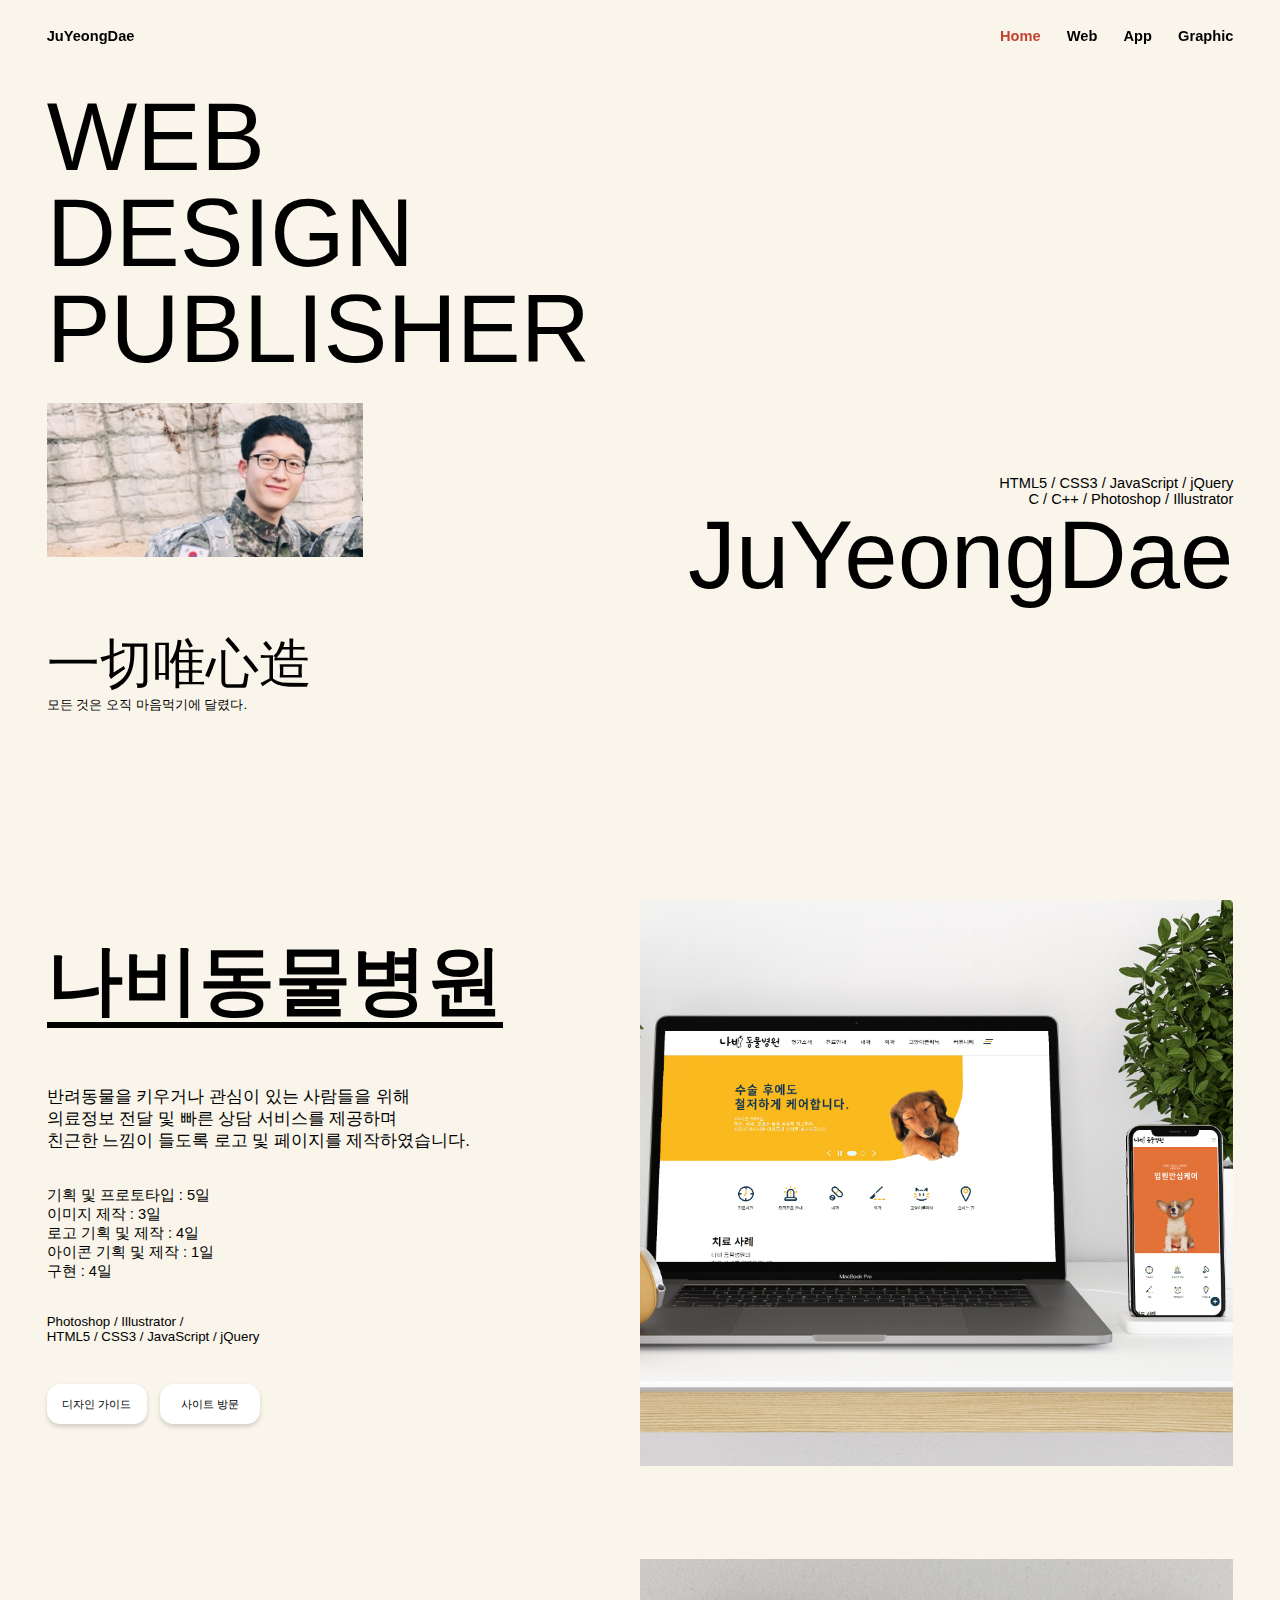
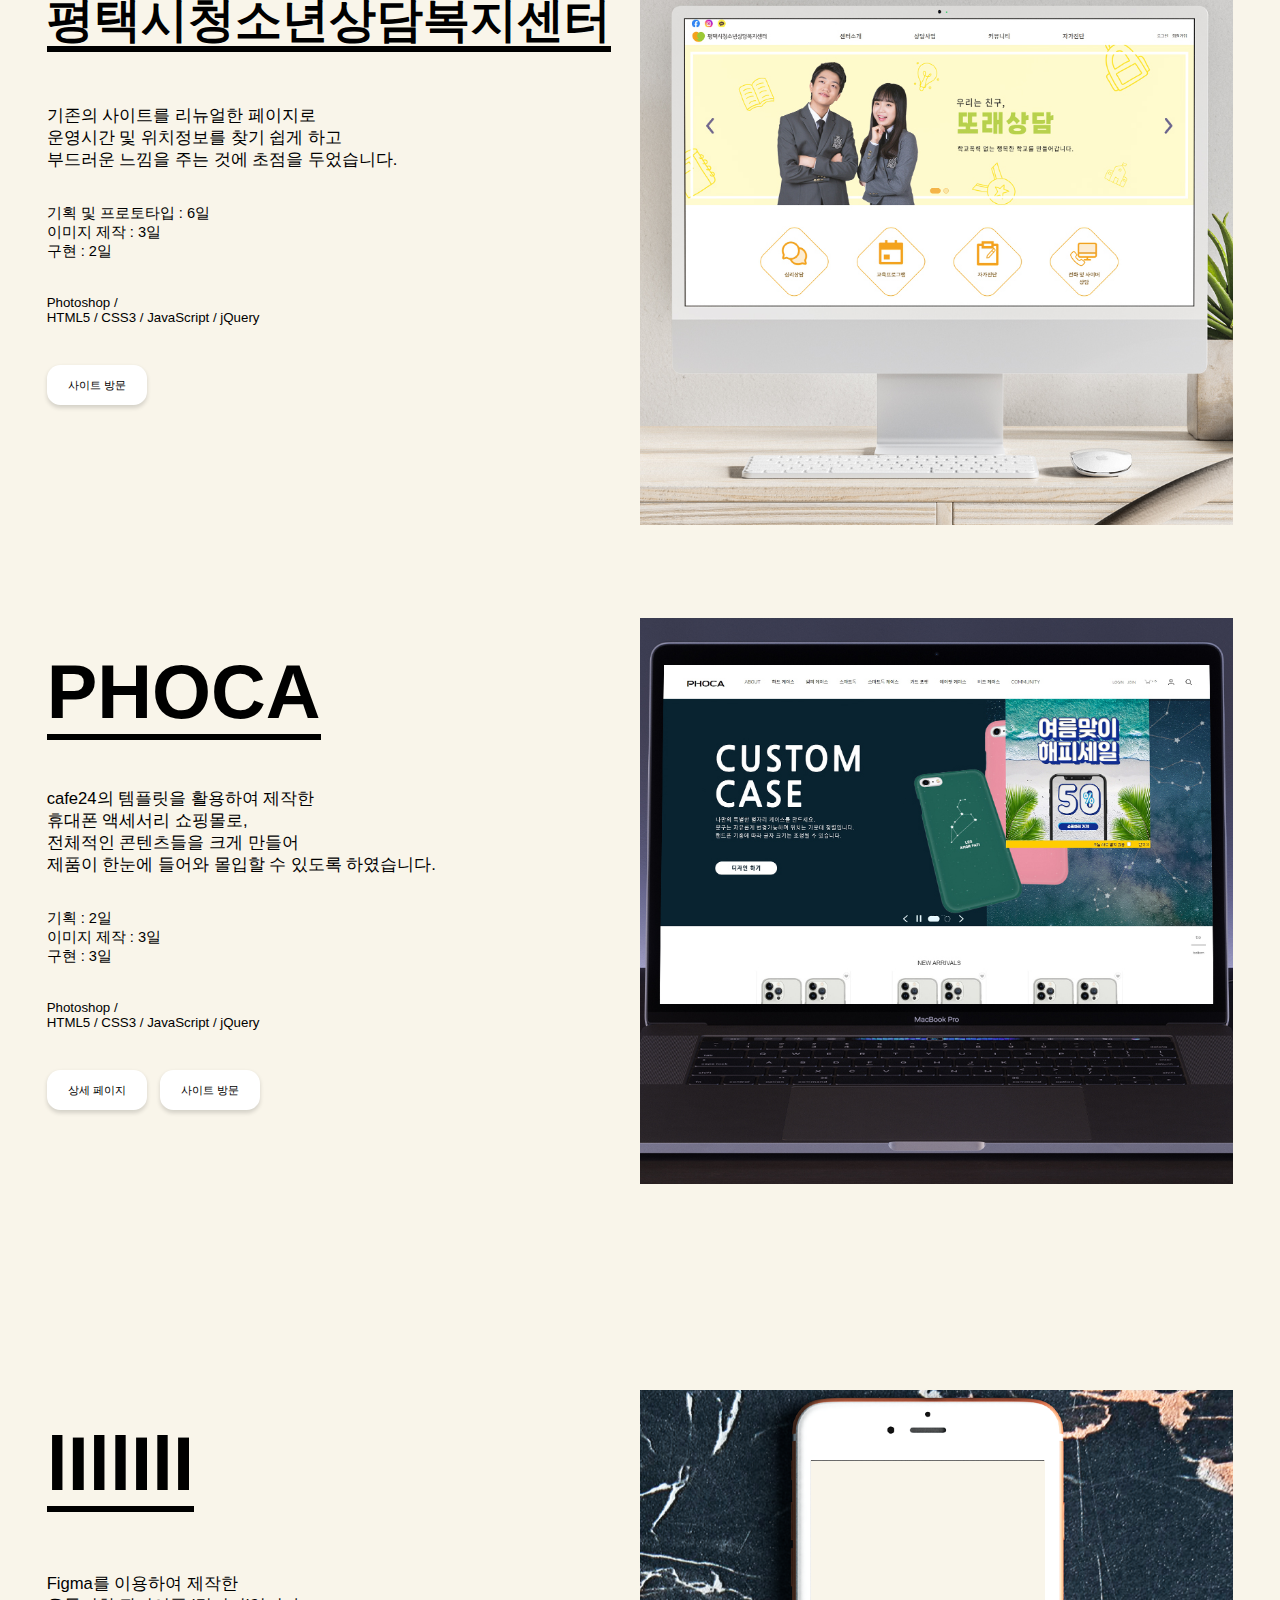
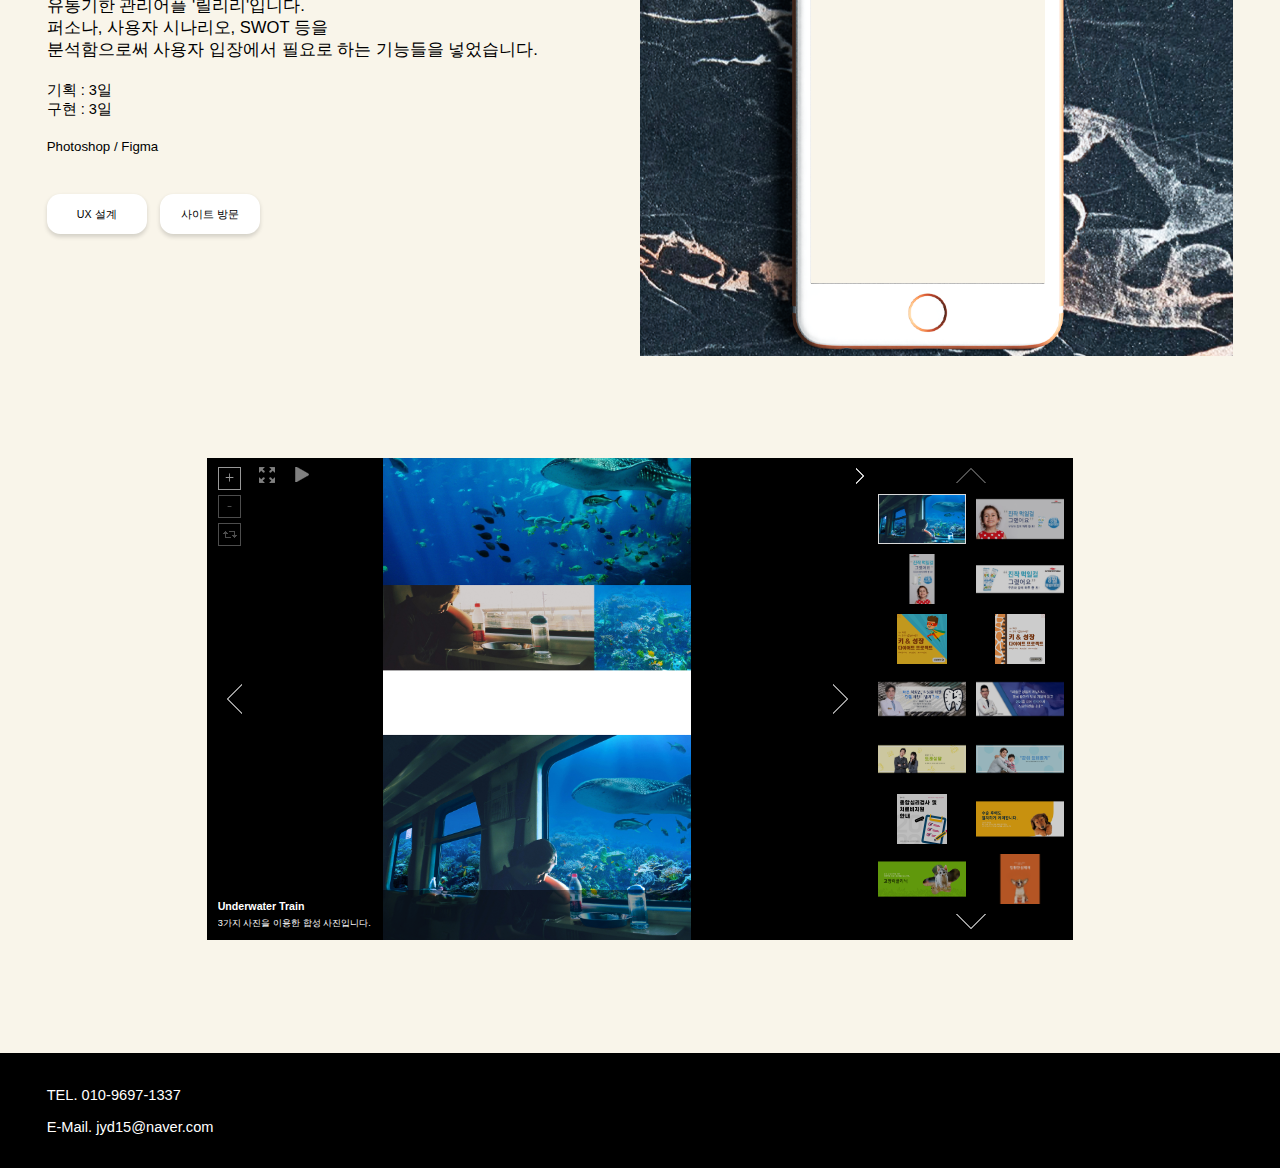
==== index.html @ 84c5d54e "a" ====
<!DOCTYPE html>
<html>
<head>
    <meta charset="UTF-8">
    <meta http-equiv="X-UA-Compatible" content="IE=edge">
    <meta name="viewport" content="width=device-width, initial-scale=1.0">
    <title>Portfolio</title>
    <link rel="shortcut icon" type="image/x-icon" href="image/favicon-32x32.png">

    <link rel="stylesheet" href="css/common.css" type="text/css">
    <link rel="stylesheet" href="css/style.css" type="text/css">
    <script src="javascript/jquery-3.1.1.min.js" type="text/javascript"></script>
    
    <script type='text/javascript' src='javascript/jquery-ui-1.10.3.custom.min.js'></script>

    <script type='text/javascript' src='javascript/jquery-11.0.min.js'></script>	
	<script type='text/javascript' src='javascript/unitegallery.min.js'></script>	

	<link rel='stylesheet' href='css/unite-gallery.css' type='text/css' />
	
	<script type='text/javascript' src='javascript/ug-theme-grid.js'></script>
    
    <script>
        $(document).ready(function() {
            var menu = $(".nav > li");
            var content = $("#content > div");
            menu.click(function(){
                event.preventDefault();
                var tg = $(this);
                var idx = tg.index();
                var section = content.eq(idx);
                var tt = section.offset().top;
                $("html,body").stop().animate({scrollTop:tt});
            });
                
            $(window).scroll(function(){
                var location = $(window).scrollTop();
                content.each(function() {
                    var tg = $(this);
                    var idx = tg.index();
                    if(tg.offset().top <= location){
                        menu.removeClass("active");
                        menu.eq(idx).addClass("active");
                    }
                });
            });
        });
        jQuery(document).ready(function(){
                
            jQuery("#gallery").unitegallery({
                thumb_overlay_color: "rgba(0,0,0,0.2)"
            });
    
        });
        $(function(){
            var duration = 300;
            $('#buttons1 button:nth-child(-n+4)')
            .on('mouseover', function(){
                $(this).find('> span')
                .stop(true).animate({width: '100%'}, duration, 'easeOutQuad');
            })
            .on('mouseout', function(){
                $(this).find('> span')
                .stop(true).animate({width: '0%'}, duration, 'easeOutQuad');
            });
        });
    </script>
</head>
<body>
    <div id="wrap">
        <header>
            <div class="inner">
                <div id="headerIn">
                    <h1><a href="#">JuYeongDae</a></h1>
                    <ul class="nav">
                        <li class="active"><a href="#cont1">Home</a></li>
                        <li><a href="#cont2">Web</a></li>
                        <li><a href="#cont3">App</a></li>
                        <li><a href="#cont4">Graphic</a></li>
                    </ul>
                </div>
            </div>
        </header>
        <div id="content">
            <div id="cont1">
                <div class="inner">
                    <div class="left">
                        <p class="job">
                            WEB DESIGN<br>PUBLISHER</p>
                        <p class="img"><img src="image/me.jpg" alt="주영대"></p>
                        <p class="title">
                            一切唯心造
                        </p>
                        <p class="text">
                            모든 것은 오직 마음먹기에 달렸다.
                        </p>
                    </div>
                    <div class="right">
                        <p class="skill">HTML5 / CSS3 / JavaScript / jQuery<br>C / C++ / Photoshop / Illustrator</p>
                        <p class="name">JuYeongDae</p>
                    </div>
                </div>
            </div>
            <div id="cont2">
                <div class="inner">
                    <div class="left">
                        <p class="pad"><span class="title">나비동물병원</span></p>
                        <p class="text">
                            반려동물을 키우거나 관심이 있는 사람들을 위해<br>
                            의료정보 전달 및 빠른 상담 서비스를 제공하며<br>
                            친근한 느낌이 들도록 로고 및 페이지를 제작하였습니다.<br>
                        </p>
                        <p class="term">
                            기획 및 프로토타입 : 5일<br>
                            이미지 제작 : 3일<br>
                            로고 기획 및 제작 : 4일<br>
                            아이콘 기획 및 제작 : 1일<br>
                            구현 : 4일<br>
                        </p>
                        <p class="tools">
                            Photoshop / Illustrator /<br> HTML5 / CSS3 / JavaScript / jQuery
                        </p>
                        <div id="buttons1">
                            <a href="#"><button>디자인 가이드<span class="bg"><span>디자인 가이드</span></span></button></a>
                            <a href="02_web/02_navi/index.html" target="_blank"><button>사이트 방문<span class="bg"><span>사이트 방문</span></span></button></a>
                        </div>
                    </div>
                    <div class="right">
                        <p class="img"><img src="image/edit_navi.jpg" alt="나비동물병원" title="나비동물병원"></p>
                    </div>
                </div>
                <div class="inner">
                    <div class="left">
                        <p class="pad"><span class="ptitle">평택시청소년상담복지센터</span></p>
                        <p class="text">
                            기존의 사이트를 리뉴얼한 페이지로<br>
                            운영시간 및 위치정보를 찾기 쉽게 하고<br>
                            부드러운 느낌을 주는 것에 초점을 두었습니다.<br>
                        </p>
                        <p class="term">
                            기획 및 프로토타입 : 6일<br>
                            이미지 제작 : 3일<br>
                            구현 : 2일<br>
                        </p>
                        <p class="tools">
                            Photoshop /<br> HTML5 / CSS3 / JavaScript / jQuery
                        </p>
                        <div id="buttons1">
                            <a href="02_web/01_pyeong/index.html" target="_blank"><button>사이트 방문<span class="bg"><span>사이트 방문</span></span></button></a>
                        </div>
                    </div>
                    <div class="right">
                        <p class="img"><img src="image/edit_Pyeong.jpg" alt="평택시청소년상담복지센터" title="평택시청소년상담복지센터"></p>
                    </div>
                </div>
                <div class="inner">
                    <div class="left">
                        <p class="pad"><span class="phtitle">PHOCA</span></p>
                        <p class="text">
                            cafe24의 템플릿을 활용하여 제작한<br>
                            휴대폰 액세서리 쇼핑몰로,<br>
                            전체적인 콘텐츠들을 크게 만들어<br>
                            제품이 한눈에 들어와 몰입할 수 있도록 하였습니다.<br>
                        </p>
                        <p class="term">
                            기획 : 2일<br>
                            이미지 제작 : 3일<br>
                            구현 : 3일<br>
                        </p>
                        <p class="tools">
                            Photoshop /<br> HTML5 / CSS3 / JavaScript / jQuery
                        </p>
                        <div id="buttons1">
                            <a href="#"><button>상세 페이지<span class="bg"><span>상세 페이지</span></span></button></a>
                            <a href="http://jyd15.cafe24.com/" target="_blank"><button>사이트 방문<span class="bg"><span>사이트 방문</span></span></button></a>
                        </div>
                    </div>
                    <div class="right">
                        <p class="img"><img src="image/edit_phoca.jpg" alt="PHOCA" title="PHOCA"></p>
                    </div>
                </div>
            </div>
            <div id="cont3">
                <div class="inner">
                    <div class="left">
                        <p class="pad"><span class="title">lIllIlI</span></p>
                        <p class="text">
                            Figma를 이용하여 제작한<br>
                            유통기한 관리어플 '릴리리'입니다.<br>
                            퍼소나, 사용자 시나리오, SWOT 등을<br>
                            분석함으로써 사용자 입장에서 필요로 하는 기능들을 넣었습니다.<br>
                        </p>
                        <p class="term">
                            기획 : 3일<br>
                            구현 : 3일<br>
                        </p>
                        <p class="tools">
                            Photoshop / Figma
                        </p>
                        <div id="buttons1">
                            <a href="#"><button>UX 설계<span class="bg"><span>UX 설계</span></span></button></a>
                            <a href="#"><button>사이트 방문<span class="bg"><span>사이트 방문</span></span></button></a>
                        </div>
                    </div>
                    <div class="right">
                        <p class="img"><img src="image/phone.png" alt="릴리리" title="릴리리"></p>
                        <video autoplay="true" muted loop="true" src="image/lillili-1.mp4"></video>
                    </div>
                </div>
            </div>
            <div id="cont4">
                <div class="inner">
                    <div id="gallery" style="display:none;">
                        <img alt="Underwater Train"
                            src="01_graphic/thumbs/underwater_train_big.jpg"
                            data-image="01_graphic/img/underwater_train.jpg"
                            data-description="3가지 사진을 이용한 합성 사진입니다.">
                        
                        <img alt="배너1 1080X490"
                            src="01_graphic/thumbs/banner1.jpg"
                            data-image="01_graphic/img/banner1.jpg"
                            data-description="규격 배리에이션에 따른 웹 배너 제작">
                             
                        <img alt="배너2 300X600"
                            src="01_graphic/thumbs/banner2.jpg"
                            data-image="01_graphic/img/banner2.jpg"
                            data-description="규격 배리에이션에 따른 웹 배너 제작">
                            
                        <img alt="배너3 320X100"
                            src="01_graphic/thumbs/banner3.jpg"
                            data-image="01_graphic/img/banner3.jpg"
                            data-description="규격 배리에이션에 따른 웹 배너 제작">
                        
                        <img alt="팝업 광고 1"
                            src="01_graphic/thumbs/popup1.jpg"
                            data-image="01_graphic/img/popup1.jpg"
                            data-description="팝업 광고 제작">
                             
                        <img alt="팝업 광고 2"
                            src="01_graphic/thumbs/popup2.jpg"
                            data-image="01_graphic/img/popup2.jpg"
                            data-description="팝업 광고 제작">

                        <img alt="유앤아이치과병원 메인 배너 1"
                            src="01_graphic/thumbs/mainbanner_1.jpg"
                            data-image="01_graphic/img/mainbanner_1.jpg"
                            data-description="웹사이트 메인 배너 제작">
                                
                        <img alt="유앤아이치과병원 메인 배너 2"
                            src="01_graphic/thumbs/mainbanner_2.jpg"
                            data-image="01_graphic/img/mainbanner_2.jpg"
                            data-description="웹사이트 메인 배너 제작">
                
                        <img alt="평택시청소년상담복지센터 메인 슬라이드 1"
                            src="01_graphic/thumbs/main1.jpg"
                            data-image="01_graphic/img/main1.jpg"
                            data-description="첫 번째 홈페이지 메인 슬라이드 제작">
                
                        <img alt="평택시청소년상담복지센터 메인 슬라이드 2"
                            src="01_graphic/thumbs/main2.jpg"
                            data-image="01_graphic/img/main2.jpg"
                            data-description="첫 번째 홈페이지 메인 슬라이드 제작">

                        <img alt="평택시청소년상담복지센터 팝업"
                            src="01_graphic/thumbs/pop.jpg"
                            data-image="01_graphic/img/pop.jpg"
                            data-description="첫 번째 홈페이지 팝업 제작">
                             
                        <img alt="나비동물병원 PC화면 메인 슬라이드 1"
                            src="01_graphic/thumbs/PCMS1.jpg"
                            data-image="01_graphic/img/PCMS1.jpg"
                            data-description="두 번째 홈페이지 PC화면 메인 슬라이드 제작">
                        
                        <img alt="나비동물병원 PC화면 메인 슬라이드 2"
                            src="01_graphic/thumbs/PCMS2.jpg"
                            data-image="01_graphic/img/PCMS2.jpg"
                            data-description="두 번째 홈페이지 PC화면 메인 슬라이드 제작">
                             
                        <img alt="나비동물병원 모바일화면 메인슬라이드1"
                            src="01_graphic/thumbs/MBMS1.jpg"
                            data-image="01_graphic/img/MBMS1.jpg"
                            data-description="두 번째 홈페이지 모바일화면 메인 슬라이드 제작">
                
                        <img alt="나비동물병원 모바일화면 메인슬라이드2"
                            src="01_graphic/thumbs/MBMS2.jpg"
                            data-image="01_graphic/img/MBMS2.jpg"
                            data-description="두 번째 홈페이지 모바일화면 메인 슬라이드 제작">
                                
                        <img alt="나비동물병원 로고"
                            src="01_graphic/thumbs/logo.jpg"
                            data-image="01_graphic/img/logo.jpg"
                            data-description="두 번째 홈페이지 로고 자체 제작">
                             
                        <img alt="나비동물병원 아이콘"
                            src="01_graphic/thumbs/icon.jpg"
                            data-image="01_graphic/img/icon.jpg"
                            data-description="두 번째 홈페이지 아이콘 자체 제작">

                        <img alt="나비동물병원 카드뉴스"
                            src="01_graphic/thumbs/card_news.jpg"
                            data-image="01_graphic/img/card_news.jpg"
                            data-description="두 번째 홈페이지 관련 카드뉴스 제작">
                             
                        <img alt="PHOCA 메인 슬라이드1"
                            src="01_graphic/thumbs/slide1.jpg"
                            data-image="01_graphic/thumbs/slide1.jpg"
                            data-description="세 번째 홈페이지 메인 슬라이드 제작">
                             
                        <img alt="PHOCA 메인 슬라이드2"
                            src="01_graphic/thumbs/slide2.jpg"
                            data-image="01_graphic/thumbs/slide2.jpg"
                            data-description="세 번째 홈페이지 메인 슬라이드 제작">
                        
                        <img alt="PHOCA 팝업"
                            src="01_graphic/thumbs/pop_up.jpg"
                            data-image="01_graphic/img/pop_up.jpg"
                            data-description="세 번째 홈페이지 팝업 제작">
                    </div>
                </div>
            </div>
            <footer>
                <p>TEL. 010-9697-1337</p>
                <br>
                <p>E-Mail. jyd15@naver.com</p>
            </footer>
        </div>
    </div>
</body>
</html>
---- css/common.css ----
@charset "utf-8";

/*googleips 웹폰트 css 파일 불러오기*/
/* @import url('https://fonts.googleapis.com/css2?family=Noto+Sans+KR:wght@300;400;500;700;900&display=swap'); */

/* 저장된 글꼴 파일 선언*/
@font-face {
      font-family: 'Noto Sans KR', sans-serif;
      font-weight: 700;
      src : url(../font/NotoSansKR-Bold.woff);
}
@font-face {
      font-family: 'Noto Sans KR', sans-serif;
      font-weight: 500;
      src : url(../font/NotoSansKR-Medium.woff);
}
@font-face {
      font-family: 'Noto Sans KR', sans-serif;
      font-weight: 400;
      src : url(../font/NotoSansKR-Regular.woff);
}
@font-face {
      font-family: 'Noto Sans KR', sans-serif;
      font-weight: 300;
      src : url(../font/NotoSansKR-Light.woff);
}

* {
      margin:0; padding:0;
      box-sizing: border-box;
}
html{
      font-size: 1.04vw;
}
body{
      font-size: 1.04vw;
      color:#000;
      font-family: 'Noto Sans KR', sans-serif;
      font-weight: 400;
}
section{
      margin-bottom: 100px;
}
ul, ol, li{
      list-style-type:none;
}
img, fieldset{
      border:none;
      vertical-align: middle;
}
/* vertical-align은 table에만 쓸 수 있지만 예외적으로 img, fieldset에도 사용 가능 */
hr {
      clear:both;
      border:none;
}
/* 수평선으로 그냥 clear:both를 위한 용도 일종의 :after같은 것 */
a {
      outline: 0;
      color:inherit;
      text-decoration:none;
}
table{
      border-collapse:collapse;
}
input, textarea {
      color:inherit;font-size:inherit;
      font-family:inherit;
      vertical-align: middle;
}
       /* 우리가 잡은 색과 글꼴 사이즈가 안나오고 자기마음대로 나올 때가 있기 때문에 inherit로 부모 따라가게 */
       /* outline:0을 넣기도 한다. 설명 못들음 */
button{
      outline:0;
}
---- css/style.css ----
@charset "utf-8";

.inner{width:100vw; margin:0 auto; padding: 0 3.64583vw; overflow:hidden;}
#wrap{font-size: 1.1rem;}
.left, .right{width: 50%;}

#content > div{
    width:100%;
    left:0;
    overflow:hidden;
    padding-bottom: 8.8541666vw;
}
#cont1{background:#F9F5EA;}
#cont2{background:#F9F5EA;}
#cont3{background:#F9F5EA;}
#cont4{background:#F9F5EA;}


/******************/
/***** header *****/
/******************/
header{
    width:100%;
    background:transparent;
    position:fixed;
    z-index:100;
}
#headerIn{
    display: flex; flex-direction: row; flex-wrap: nowrap; justify-content: space-between;
    width:100%;
    position:relative;
    z-index: 99999;
}
#headerIn h1{
    padding-top: 2.1875vw;
    font-size: 1.1rem;
}
#headerIn h1 a{
    mix-blend-mode: overlay;
}
.nav{
    display: flex; flex-direction: row; flex-wrap: nowrap; justify-content: space-between;
    width: 18.229166vw;
    padding-top: 2.1875vw;
    font-weight: 700;
}
.nav li{
    text-align:center;
}
.nav li:hover a{color:#c24332;}
.nav li.active a{color:#c24332;}


/****************/
/***** Home *****/
/****************/
#cont1 .inner{
    display: flex; flex-direction: row; flex-wrap: wrap; justify-content: space-between;
    width: 100%;
    padding-bottom: 1.041667vw;
}
#cont1 .job{
    padding-top: 15%;
    font-size: 7.2rem;
    font-weight: 500;
    line-height: 7.2rem;
}
#cont1 .img{
    width: 24.6875vw;
    padding-top: 2.083vw;
}
#cont1 img{
    width: 100%;
}
#cont1 .title{
    padding-top: 6.25vw;
    font-size: 4rem;
    line-height: 4rem;
}
#cont1 .text{
    padding-top: 0.52083vw;
    font-size: 1rem;
    font-weight: 300;
}
#cont1 .skill{
    padding-top: 80%;
    text-align: right;
}
#cont1 .name{
    height: 7.2rem;
    line-height: 7.2rem;
    font-size: 7.2rem;
    text-align: right;
}


/****************/
/***** 나비 *****/
/****************/
#cont2 .inner{
    display: flex; flex-direction: row; flex-wrap: wrap; justify-content: space-between;
    width: 100%;
    margin-bottom: 2.604166vw;
}
#cont2 .img{
    padding-top: 10%;
}
#cont2 img{
    width: 100%;
}
#cont2 .pad{
    padding-top: 15%;
}
#cont2 .title{
    font-size: 5.7rem;
    font-weight: 700;
    border-bottom: 0.52083vw solid #000;
}
#cont2 .text{
    padding-top: 4.16667vw;
    font-size: 1.25rem;
    font-weight: 500;
}
#cont2 .term{
    padding-top: 2.604166vw;
    font-weight: 300;
}
#cont2 .tools{
    padding-top: 2.604166vw;
    font-size: 1rem;
    font-weight: 300;
}

/* 버튼 */
#buttons1{
    display: flex; flex-direction: row; flex-wrap: wrap; justify-content: flex-start;
    width: 100%;
    padding-top: 3.125vw;
    padding-bottom: 8px;
}

#buttons1 button {
    width: 7.8125vw;
    height: 3.125vw;
    margin-right: 1.04166vw;
    padding: 0;
    font-size: 0.8rem;
    line-height: 3.125vw;
    color: black;
    background-color: #fff;
    box-shadow: 0 0.20833vw 0.3645833vw rgb(0 0 0 / 15%);
    border: none;
    border-radius: 1.04166vw;
    cursor: pointer;
}

#buttons1 button {
    position: relative;
}

#buttons1 button .bg {
    position: absolute;
    top: 0;
    left: 0;
    width: 0;
    height: 100%;
    overflow: hidden;
}

#buttons1 button span span {
    display: block;
    width: 7.8125vw;
    height: 3.125vw;
    line-height: 3.125vw;
    color: #fff;
    background: linear-gradient(to bottom, rgba(196,75,59,1) 0%,rgba(194,67,50,1) 100%);
    border-radius: 1.04166vw;
}


/****************/
/***** 평택 *****/
/****************/
#cont2 .ptitle{
    font-size: 3.5rem;
    font-weight: 700;
    border-bottom: 0.52083vw solid #000;
}


/*****************/
/***** PHOCA *****/
/*****************/
#cont2 .phtitle{
    font-size: 5.7rem;
    font-weight: 700;
    border-bottom: 0.52083vw solid #000;
}


/******************/
/***** 릴리리 *****/
/*****************/
#cont3 .inner{
    display: flex; flex-direction: row; flex-wrap: wrap; justify-content: space-between;
    width: 100%;
    overflow: unset;
}
#cont3 .right{
    position: relative;
}
#cont3 .img{
    position: absolute;
    padding-top: 10%;
    width: 100%;
}
#cont3 img{
    width: 100%;
}
#cont3 video{
    width: 17.96875vw;
    margin-left: 13.28125vw;
    padding-top: 10.0520833vw;
}
#cont3 .pad{
    padding-top: 15%;
}
#cont3 .title{
    font-size: 5.7rem;
    font-weight: 700;
    border-bottom: 0.52083vw solid #000;
}
#cont3 .text{
    padding-top: 5.20833vw;
    font-size: 1.25rem;
    font-weight: 500;
}
#cont3 .term{
    padding-top: 1.5625vw;
    font-weight: 300;
}
#cont3 .tools{
    padding-top: 1.5625vw;
    font-size: 1rem;
    font-weight: 300;
}


/*******************/
/***** Graphic *****/
/*******************/
#cont4 .inner{
    padding-top: 8%;
}
#gallery{
    max-width: 67.708333vw !important;
    margin: auto !important;
}


/*******************/
/***** footer *****/
/*******************/
footer{
    padding: 2.6041667vw 3.64583vw;
    background-color: black;
    color: white;
}


/* //////////////////////// */
/* /////////반응형///////// */
/* //////////////////////// */

@media all and (max-width:970px){
    /* 버튼 */
    #buttons1 button {
        width: 76px;
        height: 30px;
        line-height: 30px;
        border-radius: 10px;
    }

    #buttons1 button span span {
        display: block;
        width: 76px;
        height: 30px;
        line-height: 30px;
        color: #fff;
        background: linear-gradient(to bottom, rgba(196,75,59,1) 0%,rgba(194,67,50,1) 100%);
        border-radius: 10px;
    }
}

@media all and (max-width:800px){
    .nav{
        width: 170px;
    }
}

@media all and (max-width:344px){
    #buttons1 a{
        margin-bottom: 5px;
    }
}
---- css/unite-gallery.css ----
.---------Protection--------{}

.ug-gallery-wrapper, 
.ug-gallery-wrapper *{
	transition: all !important;
	-o-transition: all !important;
	-webkit-transition: all;
	-moz-transition: all !important;
	-ms-transition: all !important;
	max-width:none;
}

.ug-gallery-wrapper{
	z-index:0;
} 

.ug-item-wrapper img{
	width:auto;
	max-width:none;
	margin:0px;
	padding:0px;
}

.ug-videoplayer-wrapper video{
	height:100%;
	width:100%;
	visibility: visible !important;
}


.---------General_Styles--------{}

.ug-rtl{
	direction:rtl;
}

.ug-gallery-wrapper{
	overflow:hidden;
	position:relative;
	font-family:Arial, Helvetica, sans-serif;
}

.ug-error-message{
	text-align:center;
	padding-top:30px;
	padding-bottom:30px;
	font-size:20px;
	color:#F30D0D;
}

.ug-error-message-wrapper{
	width:100%;
	height:100%;
	border:1px solid black;
}

.ug-gallery-wrapper .ug-canvas-pie{
	position:absolute;
	z-index:4;
}

.ug-gallery-wrapper .ug-progress-bar{
	position:absolute;
	overflow:hidden;
	z-index:4;
}

.ug-gallery-wrapper .ug-progress-bar-inner{
	xposition:absolute;
}

.ug-gallery-wrapper.ug-fullscreen{
	height: 100% !important;
	width: 100% !important;
	max-width:none !important;
	max-height:none !important;
}

.ug-gallery-wrapper.ug-fake-fullscreen{
	position: fixed !important;
	height: auto !important;
	width: auto !important;
	max-width:none !important;
	max-height:none !important;
	margin: 0px !important;
	padding: 0px !important;
	top: 0px !important;
	left: 0px !important;
	bottom: 0px !important;
	right: 0px !important;
	z-index: 999999 !important;
}

.ug-body-fullscreen{
	overflow: hidden !important;
	height: 100% !important;
	width: 100% !important;
	margin:0px !important;
	padding:0px !important;	
}

.ug-gallery-wrapper .ug-preloader-trans{
	display:block;
	height:35px;
	width:32px;
	height:32px;
	background-image:url('../image/loader_skype_trans.gif');
	background-repeat:no-repeat;
}


.--------------SLIDER------------------{}

.ug-gallery-wrapper .ug-slider-wrapper{
	position:absolute;
	overflow:hidden;
	z-index:1;
	background-color:#000000;
}


.ug-slider-wrapper .ug-slide-wrapper{
	position:absolute;
}

.ug-slide-wrapper.ug-slide-clickable{
	cursor:pointer;
}

.ug-slider-wrapper .ug-slider-inner{
	position:absolute;
	z-index:0;
}

.ug-slider-wrapper .ug-item-wrapper{
	position:absolute;
	overflow:hidden;
}

.ug-slider-wrapper,
.ug-item-wrapper img{
	
	-webkit-user-select: none;	/* make unselectable */         
	-moz-user-select: none; 
	-ms-user-select: none;	
	max-width:none !important;
	box-sizing:border-box;
}

.ug-slider-wrapper .ug-slider-preloader{
	position:absolute;
	z-index:1;
	border:2px solid #ffffff;
	border-radius:6px;
	background-color:#ffffff;
	background-position:center center;
	background-repeat:no-repeat;
}

.ug-slider-preloader.ug-loader1{
	width:30px;
	height:30px;
	background-image:url('../01_graphic/loader-white1.gif');
}

.ug-slider-preloader.ug-loader1.ug-loader-black{
	background-image:url('../01_graphic/loader-black1.gif');	
}
	
.ug-slider-preloader.ug-loader2{
	width:32px;
	height:32px;
	background-image:url('../image/loader-white2.gif');
}

.ug-slider-preloader.ug-loader2.ug-loader-black{
	background-image:url('../image/loader-black2.gif');	
}

.ug-slider-preloader.ug-loader3{
	width:38px;
	height:38px;
	background-image:url('../image/loader-white3.gif');
}

.ug-slider-preloader.ug-loader3.ug-loader-black{
	background-image:url('../image/loader-black3.gif');	
}

.ug-slider-preloader.ug-loader4{
	width:32px;
	height:32px;
	background-image:url('../image/loader-white4.gif');
	background-color:white;
}

.ug-slider-preloader.ug-loader4.ug-loader-black{
	background-image:url('../image/loader-black4.gif');	
}

.ug-slider-preloader.ug-loader5{
	width:60px;
	height:8px;
	background-image:url('../image/loader-white5.gif');
	background-color:white;
	border:none;
	border-radius:0px;
}

.ug-slider-preloader.ug-loader5.ug-loader-black{
	background-image:url('../image/loader-black5.gif');
	border:2px solid #000000;
}

.ug-slider-preloader.ug-loader6{
	width:32px;
	height:32px;
	background-image:url('../image/loader-white6.gif');
}

.ug-slider-preloader.ug-loader6.ug-loader-black{
	background-image:url('../image/loader-black6.gif');	
}

.ug-slider-preloader.ug-loader7{
	width:32px;
	height:10px;
	background-image:url('../image/loader-white7.gif');
	border-width:3px;
	border-radius:3px;
}

.ug-slider-preloader.ug-loader7.ug-loader-black{
	background-image:url('../image/loader-black7.gif');	
}

.ug-slider-preloader.ug-loader-black{
	border-color:#000000;
	background-color:#000000;
}

.ug-slider-preloader.ug-loader-nobg{
	background-color:transparent;
}

.ug-slider-wrapper .ug-button-videoplay{
	position:absolute;
	z-index:2;
	cursor:pointer;	
}

.ug-slider-wrapper .ug-button-videoplay.ug-type-square{	
	width:86px;
	height:66px;
	background-image:url('../01_graphic/play-button-square.png');
	background-position:0px -66px;
}

.ug-slider-wrapper .ug-button-videoplay.ug-type-square.ug-button-hover{
	background-position:0px 0px;
}


.ug-slider-wrapper .ug-button-videoplay.ug-type-round{	
	width:76px;
	height:76px;
	background-image:url('../image/play-button-round.png');
	opacity:0.9;
	filter: alpha(opacity = 90);
	transition: all 0.3s ease 0s !important;
}


.ug-slider-wrapper .ug-button-videoplay.ug-type-round.ug-button-hover{
	opacity:1;
	filter: alpha(opacity = 100);
	transition: all 0.3s ease 0s !important;
}


.--------------VIDEO_PLAYER------------------{}

.ug-gallery-wrapper .ug-videoplayer{
	position:absolute;
	z-index:100;	
	background-color:#000000;
	background-image:url('../01_graphic/loader-black1.gif');	
	background-repeat:no-repeat;
	background-position:center center;
	box-sizing:border-box;
	-moz-box-sizing:border-box;
}

.ug-videoplayer .ug-videoplayer-wrapper{
	width:100%;
	height:100%;
	background-color:#000000;
	background-image:url('../01_graphic/loader-black1.gif');	
	background-repeat:no-repeat;
	background-position:center center;
}


.ug-videoplayer .ug-videoplayer-button-close{
	position:absolute;
	height:64px;
	width:64px;
	background-image:url('../01_graphic/button-close.png');
	cursor:pointer;
	z-index:1000;
}


.ug-videoplayer .ug-videoplayer-button-close:hover{
	background-position: 0px -64px;
}

.--------------THUMBS_STRIP------------------{}


.ug-gallery-wrapper .ug-thumbs-strip,
.ug-gallery-wrapper .ug-thumbs-grid{
	position:absolute;
	overflow:hidden;
	
	-webkit-user-select: none;	/* make unselectable */         
	-moz-user-select: none; 
	-ms-user-select: none;
	
	xbackground-color:green;
	z-index:10;
}

.ug-thumbs-strip.ug-dragging{
	xcursor: -webkit-grab;
	xcursor: -moz-grab;
}

.ug-gallery-wrapper .ug-thumbs-strip-inner,
.ug-gallery-wrapper .ug-thumbs-grid-inner{
	position:absolute;
}

.ug-thumb-wrapper.ug-thumb-generated{
	position:absolute;
	overflow:hidden;
	
	-webkit-user-select: none;	/* make unselectable */         
	-moz-user-select: none; 
	-ms-user-select: none;
	
	box-sizing:border-box;
	-moz-box-sizing:border-box;
}


.ug-thumb-wrapper.ug-thumb-generated .ug-thumb-loader,
.ug-thumb-wrapper.ug-thumb-generated .ug-thumb-error{
	position:absolute;
	top:0px;
	left:0px;
	background-repeat:no-repeat;
	background-position:center center;
}

.ug-thumb-wrapper .ug-thumb-border-overlay{
	position:absolute;
	top:0px;
	left:0px;
	z-index:4;
	box-sizing:border-box;
	-moz-box-sizing:border-box;
	border-style:solid;
}

.ug-thumb-wrapper .ug-thumb-overlay{
	position:absolute;
	cursor: pointer;
	top:0px;
	left:0px;
	z-index:3;
}

.ug-thumb-wrapper.ug-thumb-generated .ug-thumb-loader-dark{
	background-image:url('../01_graphic/loader.gif');
}

.ug-thumb-wrapper.ug-thumb-generated .ug-thumb-loader-bright{
	background-image:url('../image/loader_bright.gif');
}

.ug-thumb-wrapper.ug-thumb-generated .ug-thumb-error{
	background-image:url('../image/not_loaded.png');
}

.ug-thumb-wrapper.ug-thumb-generated img{
	position:absolute;
	z-index:1;
	max-width:none !important;
}

.ug-thumb-wrapper.ug-thumb-generated img.ug-thumb-image-overlay{
	position:absolute;
	z-index:2;
	max-width:none !important;
}


/* bw desaturate effect lightweight */
img.ug-bw-effect{
	filter: grayscale(100%);
    filter: url("data:image/svg+xml;utf8,<svg xmlns=\'http://www.w3.org/2000/svg\'><filter id=\'grayscale\'><feColorMatrix type=\'matrix\' values=\'0.3333 0.3333 0.3333 0 0 0.3333 0.3333 0.3333 0 0 0.3333 0.3333 0.3333 0 0 0 0 0 1 0\'/></filter></svg>#grayscale"); /* Firefox 10+, Firefox on Android */	
	-moz-filter: grayscale(100%);
	-webkit-filter: grayscale(100%); 
}

/* blur effect desaturate effect lightweight */
img.ug-blur-effect{
	
	filter: blur(0.8px); 
	-webkit-filter: blur(0.8px);
	-moz-filter: blur(0.8px);
	-o-filter: blur(0.8px);
	-ms-filter: blur(0.8px);    
    filter: url("data:image/svg+xml;utf8,<svg xmlns=\'http://www.w3.org/2000/svg\'><filter id='blur'><feGaussianBlur stdDeviation=\'0.8\' /></filter></svg>#blur"); /* Firefox 10+, Firefox on Android */
	filter:progid:DXImageTransform.Microsoft.Blur(PixelRadius='0.8');
}

img.ug-sepia-effect{
	-webkit-filter: sepia(1);
	-webkit-filter: sepia(100%); -moz-filter: sepia(100%);
	-ms-filter: sepia(100%); -o-filter: sepia(100%);
	filter: url("data:image/svg+xml;utf8,<svg xmlns=\'http://www.w3.org/2000/svg\'><filter id=\'sepia\'><feColorMatrix values=\'0.14 0.45 0.05 0 0 0.12 0.39 0.04 0 0 0.08 0.28 0.03 0 0 0 0 0 1 0\' /></filter></svg>#sepia"); /* Firefox 10+, Firefox on Android */
	filter: sepia(100%);
	background-color: #5E2612;
	filter: alpha(opacity = 50);
	zoom:1;
}


.--------------BULLETS------------------{}


.ug-gallery-wrapper .ug-bullets{
	position: absolute;
	top:0px;
	left:0px;
	margin:0px;
	padding:0px;
}

.ug-gallery-wrapper .ug-bullets .ug-bullet{
	background-repeat:no-repeat;
	cursor:pointer;
	display:block;
	float:left;
	z-index:2;
}

.ug-gallery-wrapper .ug-bullets .ug-bullet:first-child{
	margin-left:0px;
}


.--------------TEXT_PANEL------------------{}

.ug-gallery-wrapper .ug-textpanel{
	position:absolute;
	overflow:hidden;
}

.ug-slider-wrapper .ug-textpanel{
	z-index:2;
}

.ug-gallery-wrapper .ug-textpanel-bg,
.ug-gallery-wrapper .ug-textpanel-title,
.ug-gallery-wrapper .ug-textpanel-description{
	display:block;
	position:absolute;
	margin:0px;
	padding:0px;
}


.ug-gallery-wrapper .ug-textpanel-bg{
	background-color:#000000;
	opacity:0.4;
	filter: alpha(opacity = 40);
	z-index:1;
}

.ug-textpanel-textwrapper{
	overflow:hidden;
}

.ug-gallery-wrapper .ug-textpanel-title{
	font-size:0.8rem;
	font-weight:bold;
	color:white;
	text-align:left;
	z-index:2;	
}

.ug-gallery-wrapper .ug-textpanel-description{
	font-size:0.7rem;
	color:white;
	text-align:left;
	z-index:3;
}


.--------------ZOOM_PANEL------------------{}

.ug-slider-wrapper .ug-zoompanel{
	position:absolute;
	top:200px;
	left:100px;
}

.ug-zoompanel .ug-zoompanel-button{
    background-repeat: no-repeat;
    cursor:pointer;
    display:block;
}


.--------------ZOOM_PANEL_BUTTONS------------------{}

.ug-gallery-wrapper .ug-arrow-left{
	position:absolute;	
	background-repeat:no-repeat;
	display:block;
	cursor:pointer;
}

.ug-gallery-wrapper .ug-arrow-right{
	position:absolute;
	background-repeat:no-repeat;
	cursor:pointer;
}


.--------------GRID_PANEL_AND_ARROWS------------------{}


.ug-gallery-wrapper .ug-grid-panel{
	position:absolute;
    background-color: #000000;
    xbackground-color: blue;

    z-index:2;
}


.ug-gallery-wrapper .ug-grid-panel .grid-arrow{
	position:absolute;
	background-repeat:no-repeat;
	cursor:pointer;
	z-index:11;
}

.ug-gallery-wrapper .ug-grid-panel .grid-arrow.ug-button-disabled{
	cursor:default;	
}


/* handle tip */
.ug-gallery-wrapper .ug-panel-handle-tip{
	position:absolute;
	z-index:13;
	cursor:pointer;
}

.ug-gallery-wrapper .ug-overlay-disabled{
	position:absolute;
	z-index:100;
	width:100%;
	height:100%;
	background-color:#000000;
	opacity: 0.3;
    filter: alpha(opacity=30);	
	background-image:url('../image/cover-grid.png');
}


.--------------STRIP_PANEL------------------{}

.ug-gallery-wrapper .ug-strip-panel{
	position:absolute;
	background-color:#000000;
	z-index:2;
}

.ug-strip-panel .ug-strip-arrow{
	position:absolute;	
	cursor:pointer;
}

.ug-strip-panel .ug-strip-arrow.ug-button-disabled{
	cursor:default;
}


.ug-strip-panel .ug-strip-arrow-tip{
	position:absolute;
}

.--------------TILES------------------{}

.ug-thumb-wrapper.ug-tile{
	display:block;
	position:absolute;
	box-sizing:border-box;
	-moz-box-sizing:border-box;
	overflow:hidden;
	padding:0px;
	margin:0px;
}

.ug-tile .ug-tile-cloneswrapper{
	position:absolute;
	width:0px;
	height:0px;
	top:0px;
	left:0px;
	overflow:hidden;
	opacity:0;
	filter: alpha(opacity = 90);
}


/* transit something */
/* transit fixed size items */
/* transit image overlay */

.ug-tiles-transit.ug-tiles-transition-active .ug-thumb-wrapper.ug-tile,
.ug-tiles-transit.ug-tiles-transition-active .ug-thumb-wrapper.ug-tile .ug-trans-enabled{
	transition: left 0.7s ease 0s, top 0.7s ease 0s, width 0.7s ease 0s, height 0.7s ease 0s !important;
}


.ug-thumb-wrapper.ug-tile.ug-tile-clickable{
	cursor: pointer;
}

.ug-thumb-wrapper.ug-tile .ug-image-container{
	position:absolute;
	overflow:hidden;
	z-index:1;
	top:0px;
	left:0px;
}

.ug-thumb-wrapper.ug-tile img.ug-thumb-image{

	-webkit-user-select: none;	/* make unselectable */         
	-moz-user-select: none; 
	-ms-user-select: none;	
	max-width:none !important;
	max-height:none !important;

	display:block;	
	border:none;
	padding:0px !important;
	margin:0px !important;
	
	width:auto;
	height:auto;
	position:absolute;
}


.ug-thumb-wrapper.ug-tile .ug-tile-image-overlay{
	position:absolute;
	overflow:hidden;
	z-index:2;
	top:0px;
	left:0px;
}

.ug-thumb-wrapper.ug-tile .ug-tile-image-overlay img{
	width:100%;
	max-width:none !important;	
}

.ug-tiletype-justified .ug-thumb-wrapper.ug-tile .ug-tile-image-overlay img{
	height:100%;
	max-width:none !important;	
}

.ug-thumb-wrapper.ug-tile .ug-tile-icon{
	position:absolute;
	width:38px;
	height:38px;
	background-repeat:no-repeat;
	background-position:0 0;
	xbackground-color:green;
	z-index:6;
	top:1px;
	left:1px;
	cursor:pointer;
}

.ug-thumb-wrapper.ug-tile .ug-tile-icon.ug-icon-link{
	background-image:url('../image/icon-link32.png');	
}

.ug-thumb-wrapper.ug-tile .ug-tile-icon.ug-icon-zoom{
	background-image:url('../image/icon-zoom32.png');	
}

.ug-thumb-wrapper.ug-tile .ug-tile-icon.ug-icon-play{
	background-image:url('../image/icon-play32.png');	
}

.ug-thumb-wrapper.ug-tile .ug-tile-icon:hover{
	background-position:0 -38px;
}


.ug-thumbs-grid .ug-tile-image-overlay img{
	width:auto;
	height:auto;
	position:absolute;
	max-width:none !important;
}

/* text panel on tiles*/

.ug-tile .ug-textpanel{
	z-index: 5;
	cursor:default;
}

.ug-tile.ug-tile-clickable .ug-textpanel{
	cursor:pointer;
}

.ug-tile .ug-textpanel-title{
	font-size:0.7rem;
	font-weight:bold;
}

.--------------CAROUSEL------------------{}

.ug-gallery-wrapper .ug-carousel-wrapper{
	position:absolute;
	overflow:hidden;
}

.ug-gallery-wrapper .ug-carousel-inner{
	position:absolute;
}


.------------------LIGHTBOX---------------------{}

.ug-gallery-wrapper.ug-lightbox{
	display: none;
	position: fixed;
    border: none;
    padding:0px;
    margin:0px;
    outline: invert none medium;
    overflow: hidden;
    top: 0;
    left: 0;
	width: 100%;
    height: 100%;
	max-width:none !important;
	max-height:none !important;
    z-index: 999999;
}

.ug-lightbox .ug-lightbox-top-panel{
	position:absolute;
	z-index:2;
}

.ug-lightbox .ug-lightbox-top-panel-overlay{
	width:100%;
	height:100%;
	position:absolute;
	background-color:#000000;
	opacity:0.4;
	filter: alpha(opacity=40);
}


.ug-lightbox .ug-lightbox-overlay{
	z-index:1;
	width:100%;
	height:100%;
    background-color:#000000;
    opacity:1;
}

.ug-lightbox .ug-slider-wrapper{
	z-index:1;
	xbackground-color:green;
	background-color:transparent !important;
}

.ug-lightbox .ug-textpanel{
	z-index: 2;
}


.ug-lightbox .ug-lightbox-arrow-left,
.ug-lightbox .ug-lightbox-arrow-right{
	position:absolute;
	width:50px;
	height:55px;
	background-repeat:no-repeat;
	background-image:url('../image/lightbox-arrow-left.png');
	background-position:0px 0px;
	z-index:3;
	cursor:pointer;
}

.ug-lightbox .ug-lightbox-arrow-right{
	background-image:url('../image/lightbox-arrow-right.png');
}

.ug-lightbox .ug-lightbox-button-close{
	position:absolute;
	width:36px;
	height:36px;
	background-repeat:no-repeat;
	background-image:url('../image/lightbox-icon-close.png');
	background-position:0px 0px;
	z-index:4;
	cursor:pointer;
}


.ug-lightbox-compact .ug-lightbox-button-close{
	width:45px;
	height:41px;
	background-image:url('../image/lightbox-icon-close-compact2.png');
}


.ug-lightbox .ug-lightbox-arrow-left.ug-arrow-hover,
.ug-lightbox .ug-lightbox-arrow-right.ug-arrow-hover{
	background-position:0px -55px;	
}

.ug-lightbox .ug-lightbox-button-close.ug-button-hover{
	background-position:0px -35px;
}

.ug-lightbox-compact .ug-lightbox-button-close.ug-button-hover{
	background-position:0px -40px;
}

.ug-lightbox .ug-lightbox-numbers{
	position:absolute;
	color:#e5e5e5;
	font-size:12px;
	top:14px;
	left:8px;
	z-index:3;
}

.ug-lightbox-compact .ug-lightbox-numbers{
	font-size: 14px;
	padding-right:5px;
	padding-top:7px;
}

.ug-lightbox .ug-textpanel-title,
.ug-lightbox .ug-textpanel-description{
	font-size: 0.7rem;
	font-weight: normal;
	color: #e5e5e5;
}

.ug-lightbox-compact .ug-textpanel-title,
.ug-lightbox-compact .ug-textpanel-description{
	color:#F3F3F3;
	font-size: 0.8rem;
}

.------------------LOADMORE_BUTTON---------------------{}

.ug-loadmore-wrapper{
	margin-top:20px;
	text-align:center;	
}

.ug-loadmore-wrapper .ug-loadmore-button{
	display:inline-block;
	padding:5px;
	border:1px solid #939393;
	text-decoration:none;
	color: #4F4F4F;
}

.ug-loadmore-wrapper .ug-loadmore-error{
	color:red;
}

.ug-loadmore-wrapper .ug-loadmore-button:hover{
	background-color:#F0F0F0;	
	color:#515151;
}

.ug-loadmore-wrapper .ug-loadmore-loader{
	color: #515151;
}



.------------------CATEGORY_TABS---------------------{}

	.ug-tabs-wrapper{
		margin-top:0px;
		margin-bottom:20px;
		text-align:center;
	}

	.ug-tabs-wrapper a.ug-tab{
	    display: inline-block;
		cursor:pointer;
		text-decoration:none;
		color:#ffffff;
		padding-left:8px;
		padding-right:8px;
		padding-top:6px;
		padding-bottom:6px;
		margin-left:5px;
		background-color:#333333;
		border-radius:3px;
		font-size:12px;
		font-weight:normal;
		
		border: 1px solid #969696;
	}
	
	.ug-tabs-wrapper a.ug-tab:hover{
		background-color: #707070 !important;
	}

	.ug-tabs-wrapper a.ug-tab.ug-tab-selected,
	.ug-tabs-wrapper a.ug-tab.ug-tab-selected:hover{
		background-color: #2077A2 !important;
		cursor:default !important;
	}

	.ug-tabs-wrapper a.ug-tab:first-child{
		margin-left:0px !important;
	}


.------------------DEFAULT_SKIN---------------------{}

/* --- arrows -- */

.ug-arrow-left.ug-skin-default,
.ug-arrow-right.ug-skin-default{
	width:15px;
	height:30px;
	background-image:url('../image/default/slider_arrow_left.png');
	background-position:0px 0px;
}

.ug-arrow-right.ug-skin-default{
	background-image:url('../image/default/slider_arrow_right.png');
}

.ug-arrow-left.ug-skin-default.ug-arrow-hover,
.ug-arrow-right.ug-skin-default.ug-arrow-hover{
	background-position:0px -30px;
}

.ug-arrow-left.ug-skin-default.ug-arrow-disabled,
.ug-arrow-right.ug-skin-default.ug-arrow-disabled{
	background-position:0px -60px;
}

/* --- bullets -- */

.ug-bullets.ug-skin-default .ug-bullet{
	width:15px;
	height:15px;
	background-image:url('../image/default/slider_bullets.png');
	background-position:top left;
	margin-left:5px;
}

.ug-bullets.ug-skin-default .ug-bullet.ug-bullet-active{
	background-position:bottom left;
}

.ug-bullets.ug-skin-default.ug-bullets-gray .ug-bullet{ 
	background-image:url('../image/default/tile_bullets_gray.png');
}

.ug-bullets.ug-skin-default.ug-bullets-blue .ug-bullet{ 
	background-image:url('../image/default/tile_bullets_blue.png');
}

.ug-bullets.ug-skin-default.ug-bullets-brown .ug-bullet{ 
	background-image:url('../image/default/tile_bullets_brown.png');
}

.ug-bullets.ug-skin-default.ug-bullets-green .ug-bullet{ 
	background-image:url('../image/default/tile_bullets_green.png');
}

.ug-bullets.ug-skin-default.ug-bullets-red .ug-bullet{ 
	background-image:url('../image/default/tile_bullets_red.png');
}

.ug-button-tile-navigation{
	width:36px;
	height:36px;
	background-position:top left;
	cursor:pointer;
	float:left;
}

.ug-button-tile-navigation.ug-button-tile-left{
	background-image:url('../image/default/tile_button_left.png');
}

.ug-button-tile-navigation.ug-button-tile-right{
	background-image:url('../image/default/tile_button_right.png');
}

.ug-button-tile-navigation:hover{
	background-position:bottom left;
}

.ug-button-tile-navigation.ug-button-disabled{
	opacity:0.6;
}

.ug-button-tile-navigation.ug-button-disabled:hover{
	background-position:top left;	
}

.ug-button-tile-navigation.ug-button-tile-play{
	background-image:url('../image/default/tile_button_play_pause.png');
	width:35px;
} 

.ug-button-tile-navigation.ug-button-tile-play.ug-pause-icon{
	background-position:bottom left;
} 

.ug-button-tile-navigation.ug-button-tile-play:hover{
	background-position:top left;
} 

.ug-button-tile-navigation.ug-button-tile-play.ug-pause-icon:hover{
	background-position:bottom left;
} 


/* --- play button -- */

.ug-button-play.ug-skin-default{
	position:absolute;
	background-image:url('../image/default/button_playpause.png');
    width:14px;
    height:17px;
    cursor:pointer;
	background-position:0px 0px;
}

.ug-button-play.ug-skin-default.ug-button-hover{
	background-position:0px -17px;	
}

.ug-button-play.ug-skin-default.ug-stop-mode{
	background-position:0px -34px;
}

.ug-button-play.ug-skin-default.ug-stop-mode.ug-button-hover{
	background-position:0px -51px;
}

/* --- fullscreen button -- */

.ug-button-fullscreen.ug-skin-default{
	position:absolute;
	background-image:url('../image/default/button_fullscreen.png');
    width:16px;
    height:16px;
    cursor:pointer;
	background-position:0px 0px;
}

.ug-button-fullscreen.ug-skin-default.ug-button-hover{
	background-position:0px -16px;	
}

.ug-button-fullscreen.ug-skin-default.ug-fullscreenmode{
	background-position:0px -32px;
}

.ug-button-fullscreen.ug-skin-default.ug-fullscreenmode.ug-button-hover{
	background-position:0px -48px;
}


/* --- zoom panel --- */

.ug-zoompanel.ug-skin-default .ug-zoompanel-button{
    background-repeat: no-repeat;
    cursor:pointer;
    height: 23px;
    width: 23px;
    margin-top:5px;
    background-position: 0px 0px;	
}

.ug-zoompanel.ug-skin-default .ug-zoompanel-plus{
	margin-top:0px;
}

.ug-zoompanel.ug-skin-default .ug-zoompanel-plus{
	background-image:url('../image/default/icon_zoom_plus.png');
}

.ug-zoompanel.ug-skin-default .ug-zoompanel-minus{
	background-image:url('../image/default/icon_zoom_minus.png');
}

.ug-zoompanel.ug-skin-default .ug-zoompanel-return{
	background-image:url('../image/default/icon_zoom_back.png');
}

.ug-zoompanel.ug-skin-default .ug-zoompanel-button.ug-button-hover{
    background-position: 0px -23px;
}

.ug-zoompanel.ug-skin-default .ug-zoompanel-button-disabled,
.ug-zoompanel.ug-skin-default .ug-zoompanel-button.ug-button-hover.ug-zoompanel-button-disabled{
    background-position: 0px -46px;
    cursor:default;
}


/* --- Grid Panel Arrows -- */

/*--- down arrow ---*/

.ug-gallery-wrapper .ug-grid-panel .grid-arrow-down.ug-skin-default{
	width:30px;
	height:15px;
	background-position:0px 0px;	
	background-image:url('../image/default/arrow_grid_down.png');
}

.ug-gallery-wrapper .ug-grid-panel .grid-arrow-down.ug-skin-default.ug-button-hover{
	background-position:0px -15px;
}

.ug-gallery-wrapper .ug-grid-panel .grid-arrow-down.ug-skin-default.ug-button-hover.ug-button-disabled,
.ug-gallery-wrapper .ug-grid-panel .grid-arrow-down.ug-skin-default.ug-button-disabled{
	background-position:0px -30px;
}


/*--- up arrow ---*/

.ug-gallery-wrapper .ug-grid-panel .grid-arrow-up.ug-skin-default{
	width:30px;
	height:15px;
	background-position:0px 0px;	
	background-image:url('../image/default/arrow_grid_up.png');
}

.ug-gallery-wrapper .ug-grid-panel .grid-arrow-up.ug-skin-default.ug-button-hover{
	background-position:0px -15px;	
}

.ug-gallery-wrapper .ug-grid-panel .grid-arrow-up.ug-skin-default.ug-button-hover.ug-button-disabled,
.ug-gallery-wrapper .ug-grid-panel .grid-arrow-up.ug-skin-default.ug-button-disabled{
	background-position:0px -30px;
}

/*--- left arrow ---*/

.ug-gallery-wrapper .ug-grid-panel .grid-arrow-left.ug-skin-default{
	width:40px;
	height:40px;
	background-position:0px -40px;
	background-image:url('../image/default/grid_arrow_left.png');
}

.ug-gallery-wrapper .ug-grid-panel .grid-arrow-left.ug-skin-default.ug-button-hover{
	background-position:0px -0px;
}

.ug-gallery-wrapper .ug-grid-panel .grid-arrow-left.ug-skin-default.ug-button-hover.ug-button-disabled,
.ug-gallery-wrapper .ug-grid-panel .grid-arrow-left.ug-skin-default.ug-button-disabled{
	background-position:0px -80px;
}

/*--- right arrow ---*/

.ug-gallery-wrapper .ug-grid-panel .grid-arrow-right.ug-skin-default{
	width:40px;
	height:40px;
	background-position:0px -40px;	
	background-image:url('../image/default/grid_arrow_right.png');
}

.ug-gallery-wrapper .ug-grid-panel .grid-arrow-right.ug-skin-default.ug-button-hover{
	background-position:0px -0px;
}

.ug-gallery-wrapper .ug-grid-panel .grid-arrow-right.ug-skin-default.ug-button-hover.ug-button-disabled,
.ug-gallery-wrapper .ug-grid-panel .grid-arrow-right.ug-skin-default.ug-button-disabled{
	background-position:0px -80px;
}

/*--- left arrow - horizontal panel type ---*/

.ug-gallery-wrapper .ug-grid-panel .grid-arrow-left-hortype.ug-skin-default{
	width:15px;
	height:30px;
	background-image:url('../image/default/slider_arrow_left.png');
	background-position:0px 0px;
}

.ug-gallery-wrapper .ug-grid-panel .grid-arrow-left-hortype.ug-skin-default.ug-button-hover{
	background-position:0px -30px;
}

.ug-gallery-wrapper .ug-grid-panel .grid-arrow-left-hortype.ug-skin-default.ug-button-hover.ug-button-disabled,
.ug-gallery-wrapper .ug-grid-panel .grid-arrow-left-hortype.ug-skin-default.ug-button-disabled{
	background-position:0px -60px;
}


/*--- right arrow - horizontal panel type ---*/

.ug-gallery-wrapper .ug-grid-panel .grid-arrow-right-hortype.ug-skin-default{
	width:15px;
	height:30px;
	background-image:url('../image/default/slider_arrow_right.png');
	background-position:0px 0px;
}

.ug-gallery-wrapper .ug-grid-panel .grid-arrow-right-hortype.ug-skin-default.ug-button-hover{
	background-position:0px -30px;
}

.ug-gallery-wrapper .ug-grid-panel .grid-arrow-right-hortype.ug-skin-default.ug-button-hover.ug-button-disabled,
.ug-gallery-wrapper .ug-grid-panel .grid-arrow-right-hortype.ug-skin-default.ug-button-disabled{
	background-position:0px -60px;
}


/* --- Strip Panel Arrows -- */

/* left and right arrows */

.ug-strip-panel .ug-strip-arrow-left.ug-skin-default,
.ug-strip-panel .ug-strip-arrow-right.ug-skin-default{
	width:25px;
	height:50px;
}

.ug-strip-panel .ug-strip-arrow-left.ug-skin-default .ug-strip-arrow-tip,
.ug-strip-panel .ug-strip-arrow-right.ug-skin-default .ug-strip-arrow-tip{
	background-position:0px 0px;
	background-repeat:no-repeat;
	width:4px;
	height:7px;
}

.ug-strip-panel .ug-strip-arrow-left.ug-skin-default .ug-strip-arrow-tip{
	background-image:url('../image/default/arrows_strip_left.png');
}

.ug-strip-panel .ug-strip-arrow-right.ug-skin-default .ug-strip-arrow-tip{
	background-image:url('../image/default/arrows_strip_right.png');	
}

.ug-strip-panel .ug-strip-arrow-left.ug-skin-default.ug-button-hover .ug-strip-arrow-tip,
.ug-strip-panel .ug-strip-arrow-right.ug-skin-default.ug-button-hover .ug-strip-arrow-tip{
	background-position:0px -7px;
}


/* up and down arrows */

.ug-strip-panel .ug-strip-arrow-up.ug-skin-default,
.ug-strip-panel .ug-strip-arrow-down.ug-skin-default{
	height:25px;
	width:50px;
}

.ug-strip-panel .ug-strip-arrow-up.ug-skin-default .ug-strip-arrow-tip,
.ug-strip-panel .ug-strip-arrow-down.ug-skin-default .ug-strip-arrow-tip{
	background-position:0px 0px;
	background-repeat:no-repeat;
	width:7px;
	height:4px;
}

.ug-strip-panel .ug-strip-arrow-up.ug-skin-default .ug-strip-arrow-tip{
	background-image:url('../image/default/arrows_strip_up.png');
}

.ug-strip-panel .ug-strip-arrow-down.ug-skin-default .ug-strip-arrow-tip{
	background-image:url('../image/default/arrows_strip_down.png');	
}

.ug-strip-panel .ug-strip-arrow-up.ug-skin-default.ug-button-hover .ug-strip-arrow-tip,
.ug-strip-panel .ug-strip-arrow-down.ug-skin-default.ug-button-hover .ug-strip-arrow-tip{
	background-position:-7px 0px;
}

.ug-strip-panel .ug-strip-arrow.ug-skin-default.ug-button-disabled .ug-strip-arrow-tip{
	background-position:0px 0px;
	opacity:0.5;
	filter: alpha(opacity = 50);
}


/* --- Panel Handle Tip -- */

/* left and right handle */
.ug-gallery-wrapper .ug-handle-tip-left.ug-skin-default,
.ug-gallery-wrapper .ug-handle-tip-right.ug-skin-default{
	width:22px;
	height:36px;
	background-image:url('../image/default/grid_handle_black_left.png');
	background-repeat:no-repeat;
	background-position:0px -36px;
}

.ug-gallery-wrapper .ug-handle-tip-right.ug-skin-default{
	background-image:url('../image/default/grid_handle_black_right.png');
	background-position:0px -36px;
}

.ug-gallery-wrapper .ug-handle-tip-left.ug-button-hover.ug-skin-default,
.ug-gallery-wrapper .ug-handle-tip-right.ug-button-hover.ug-skin-default{
	background-position:0px -0px;	
}

.ug-gallery-wrapper .ug-handle-tip-left.ug-skin-default.ug-button-closed,
.ug-gallery-wrapper .ug-handle-tip-right.ug-skin-default.ug-button-closed{
	background-position:0px -108px;
}

.ug-gallery-wrapper .ug-handle-tip-left.ug-skin-default.ug-button-closed.ug-button-hover,
.ug-gallery-wrapper .ug-handle-tip-right.ug-skin-default.ug-button-closed.ug-button-hover{
	background-position:0px -72px;
}


/* top and bottom handle */

.ug-gallery-wrapper .ug-handle-tip-top.ug-skin-default,
.ug-gallery-wrapper .ug-handle-tip-bottom.ug-skin-default{	
	width:36px;
	height:22px;
	background-image:url('../image/default/grid_handle_black_top.png');
	background-repeat:no-repeat;
	background-position:-36px 0px;
}

.ug-gallery-wrapper .ug-handle-tip-bottom.ug-skin-default{
	background-image:url('../image/default/grid_handle_black_bottom.png');
	background-position:-36px 0px;
}

.ug-gallery-wrapper .ug-handle-tip-top.ug-skin-default.ug-button-hover,
.ug-gallery-wrapper .ug-handle-tip-bottom.ug-skin-default.ug-button-hover{
	background-position:0px 0px;	
}

.ug-gallery-wrapper .ug-handle-tip-top.ug-skin-default.ug-button-closed,
.ug-gallery-wrapper .ug-handle-tip-bottom.ug-skin-default.ug-button-closed{
	background-position:-108px 0px;
}

.ug-gallery-wrapper .ug-handle-tip-top.ug-skin-default.ug-button-closed.ug-button-hover,
.ug-gallery-wrapper .ug-handle-tip-bottom.ug-skin-default.ug-button-closed.ug-button-hover{
	background-position:-72px 0px;
}
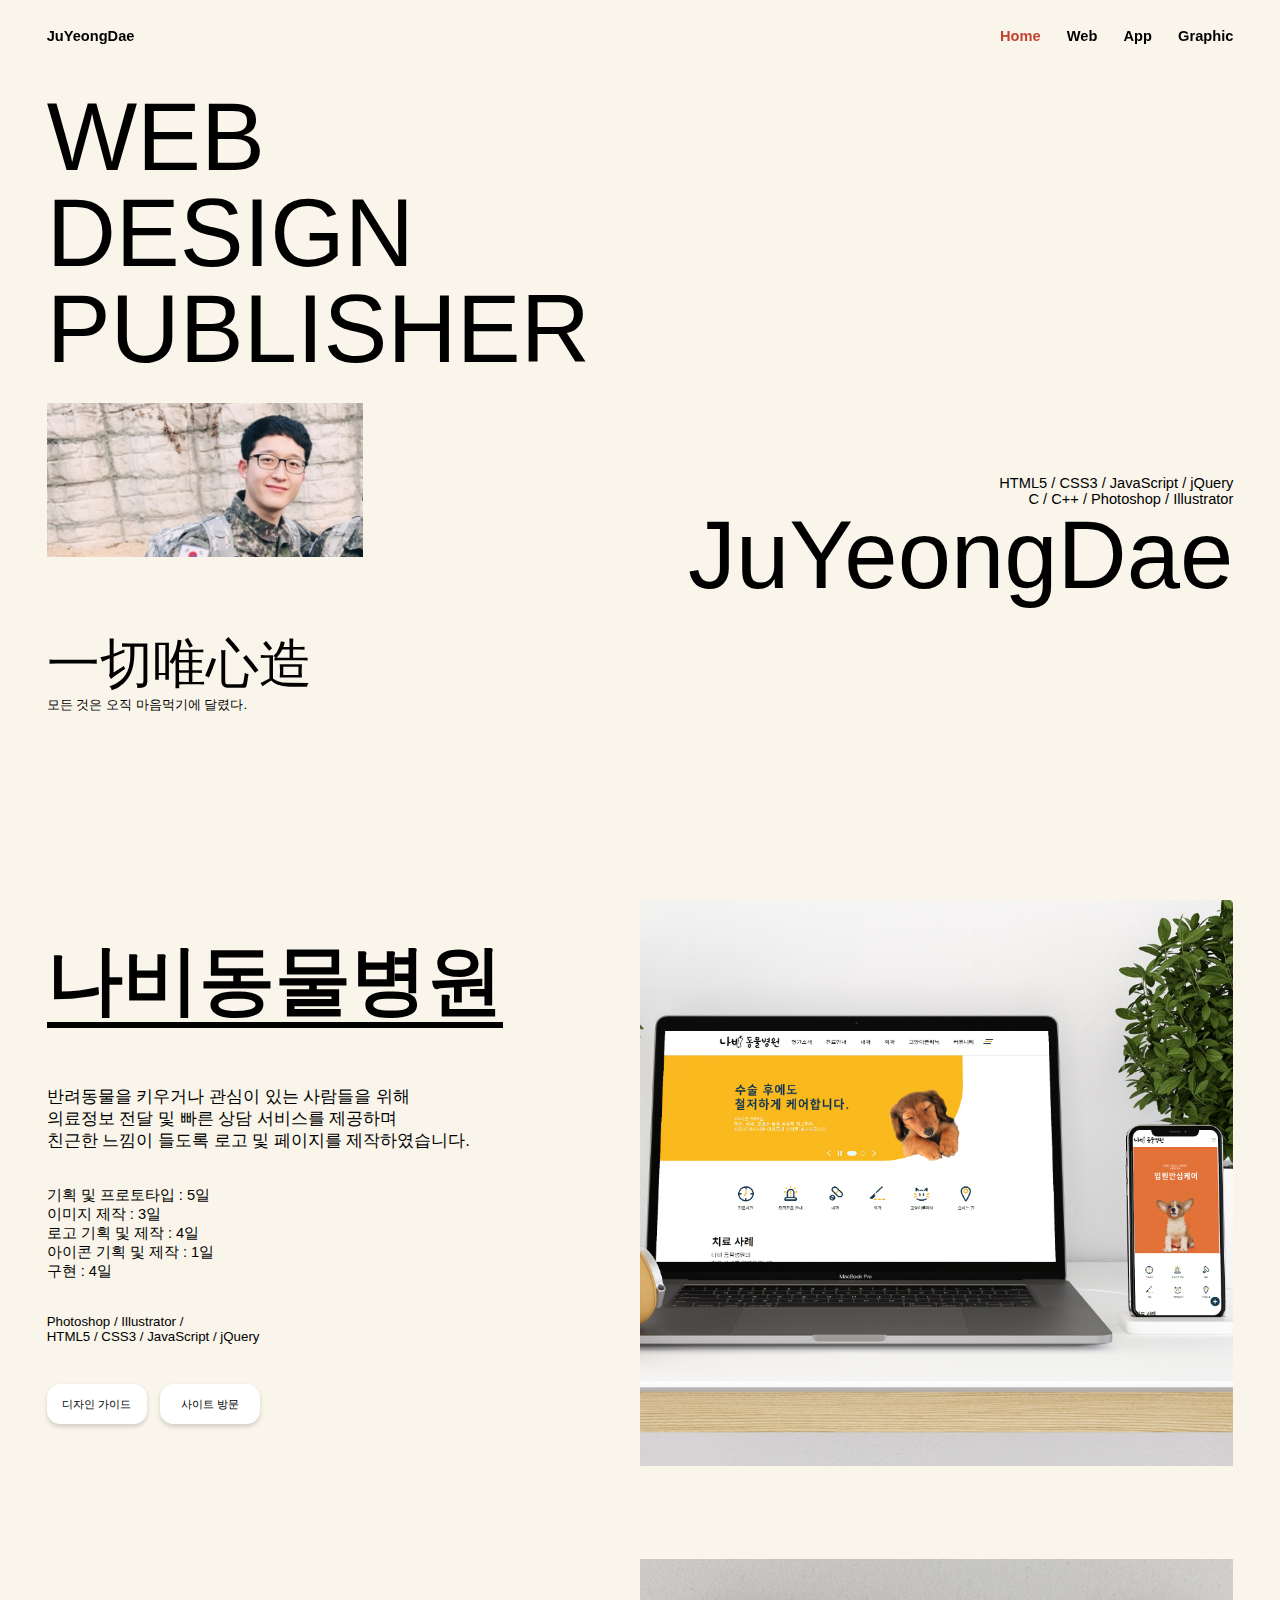
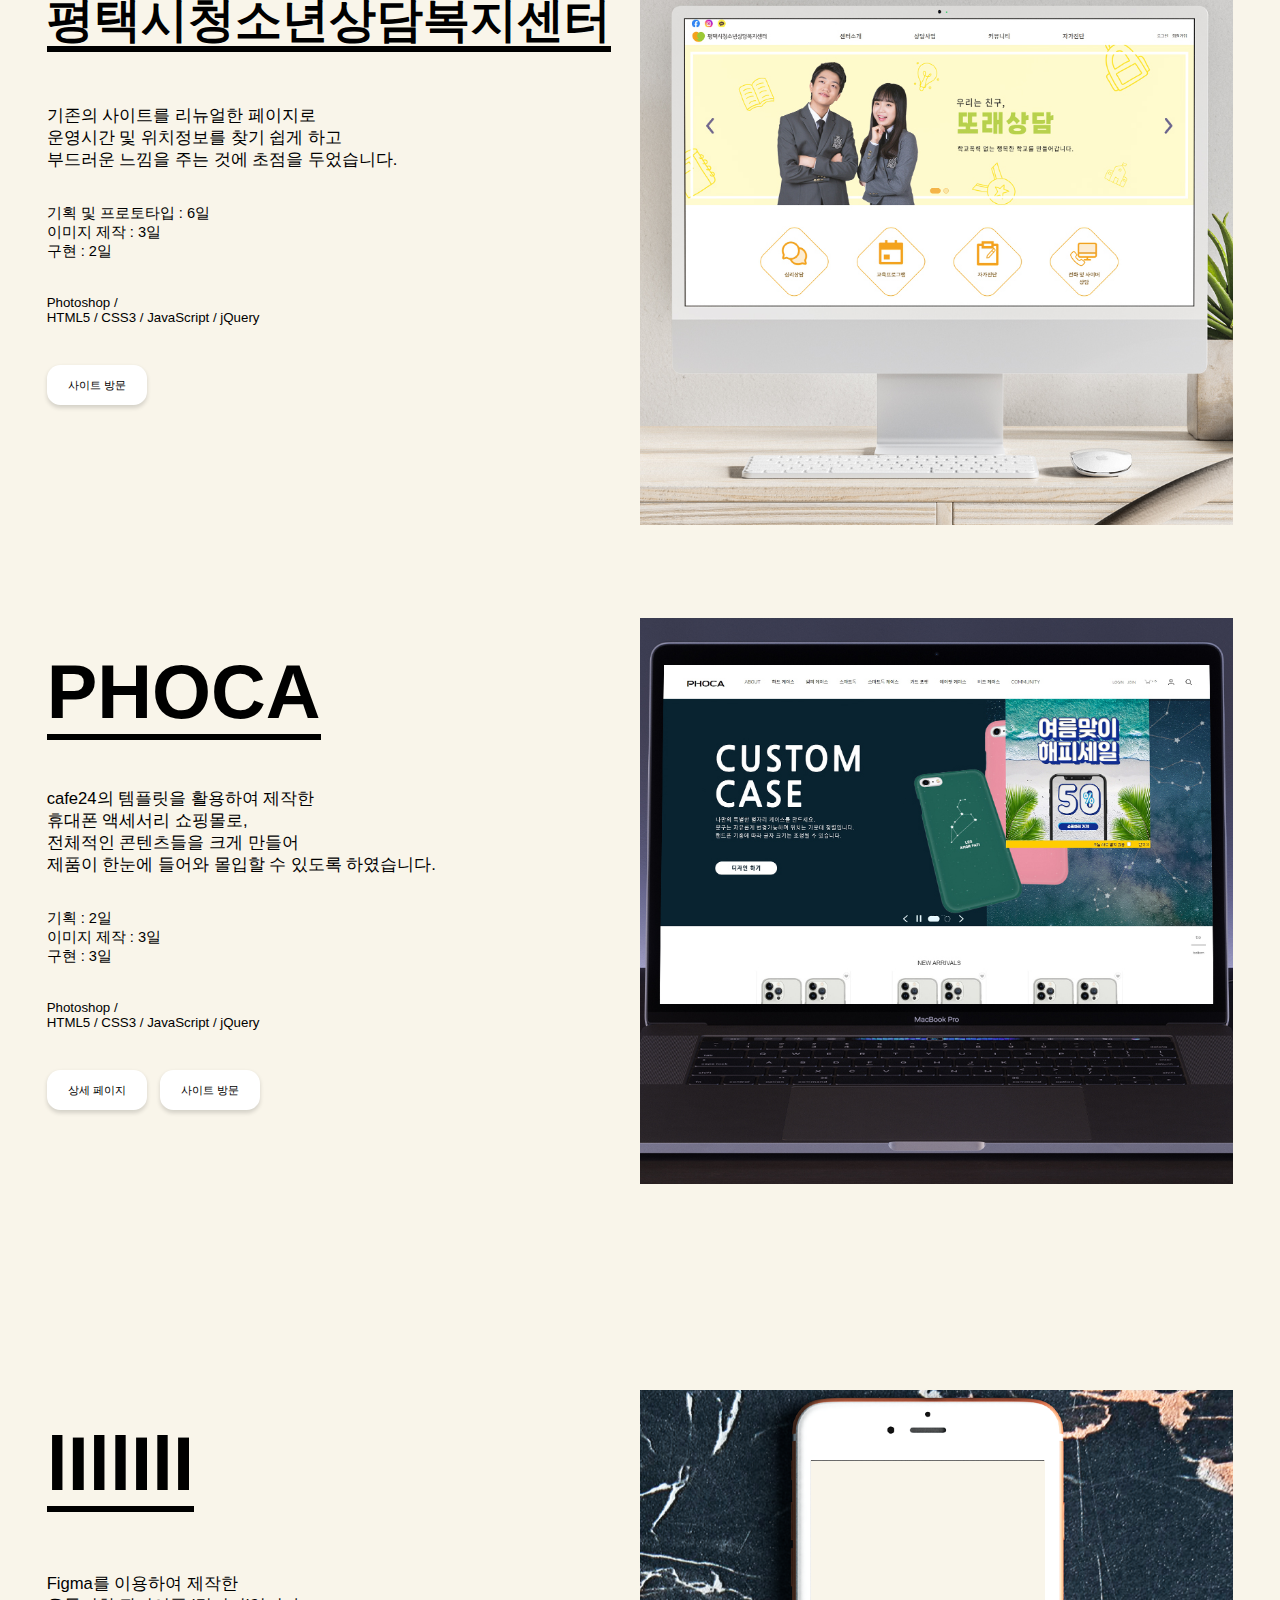
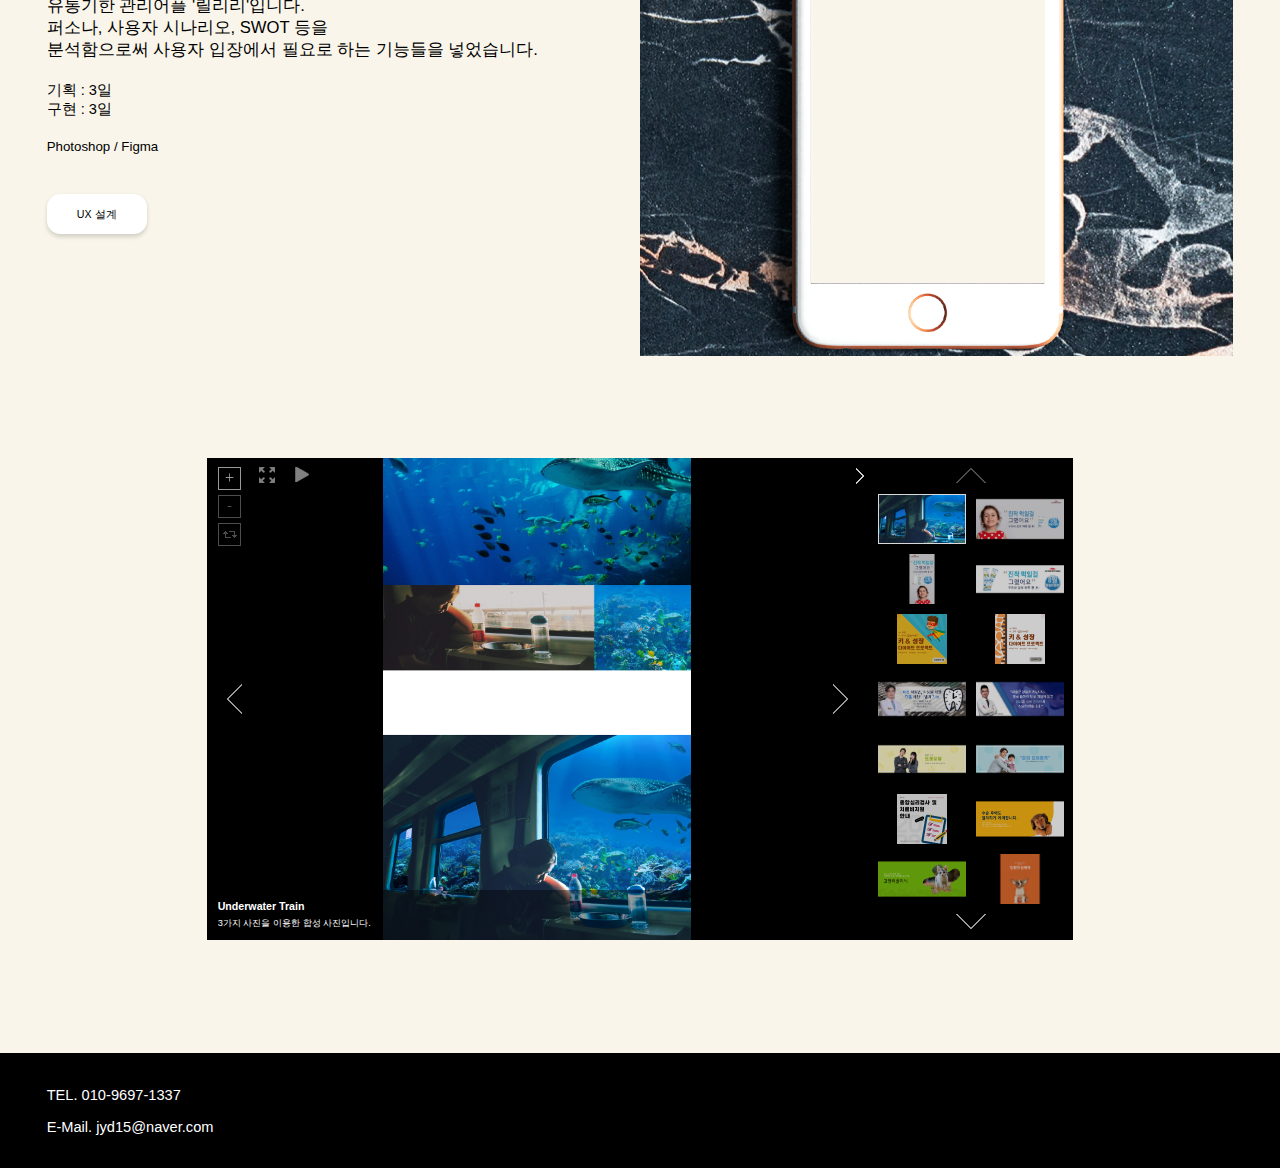
==== commit faa595cd: "1" ====
--- a/index.html
+++ b/index.html
@@ -29,7 +29,7 @@
                 var tg = $(this);
                 var idx = tg.index();
                 var section = content.eq(idx);
-                var tt = section.offset().top;
+                var tt = section.offset().top + 1;
                 $("html,body").stop().animate({scrollTop:tt});
             });
                 
@@ -62,6 +62,22 @@
             .on('mouseout', function(){
                 $(this).find('> span')
                 .stop(true).animate({width: '0%'}, duration, 'easeOutQuad');
+            });
+
+
+            $('.a_pop').each(function(){
+                $(this).click(function(event){
+                    event.preventDefault();
+
+                    var img_src = $(this).attr('href');
+                    //var img_title = $(this).attr('title');
+                    $('#modal').fadeIn();
+                    $('#modal img').attr('src',img_src);
+                    //$('#modal .txt').text(img_title);
+                });
+            });
+            $("#modal").click(function(){
+                $("#modal").fadeOut();
             });
         });
     </script>
@@ -121,7 +137,18 @@
                             Photoshop / Illustrator /<br> HTML5 / CSS3 / JavaScript / jQuery
                         </p>
                         <div id="buttons1">
-                            <a href="#"><button>디자인 가이드<span class="bg"><span>디자인 가이드</span></span></button></a>
+                            <div id="modal">
+                                <!-- <div class="button">
+                                    <button type="button" id="btn-close">닫기</button>
+                                </div> -->
+                                <div class="body">
+                                    <div class="img">
+                                        <img src="test.jpg">
+                                        <p class="txt"></p>
+                                    </div>
+                                </div>
+                            </div>
+                            <a href="02_web/02_navi/guide.jpg" class="a_pop"><button>디자인 가이드<span class="bg"><span>디자인 가이드</span></span></button></a>
                             <a href="02_web/02_navi/index.html" target="_blank"><button>사이트 방문<span class="bg"><span>사이트 방문</span></span></button></a>
                         </div>
                     </div>
@@ -171,7 +198,18 @@
                             Photoshop /<br> HTML5 / CSS3 / JavaScript / jQuery
                         </p>
                         <div id="buttons1">
-                            <a href="#"><button>상세 페이지<span class="bg"><span>상세 페이지</span></span></button></a>
+                            <div id="modal">
+                                <!-- <div class="button">
+                                    <button type="button" id="btn-close">닫기</button>
+                                </div> -->
+                                <div class="body">
+                                    <div class="img">
+                                        <img src="test.jpg">
+                                        <p class="txt"></p>
+                                    </div>
+                                </div>
+                            </div>
+                            <a href="02_web/detail.jpg" class="a_pop"><button>상세 페이지<span class="bg"><span>상세 페이지</span></span></button></a>
                             <a href="http://jyd15.cafe24.com/" target="_blank"><button>사이트 방문<span class="bg"><span>사이트 방문</span></span></button></a>
                         </div>
                     </div>
@@ -198,8 +236,18 @@
                             Photoshop / Figma
                         </p>
                         <div id="buttons1">
-                            <a href="#"><button>UX 설계<span class="bg"><span>UX 설계</span></span></button></a>
-                            <a href="#"><button>사이트 방문<span class="bg"><span>사이트 방문</span></span></button></a>
+                            <div id="modal">
+                                <!-- <div class="button">
+                                    <button type="button" id="btn-close">닫기</button>
+                                </div> -->
+                                <div class="body">
+                                    <div class="img">
+                                        <img src="test.jpg">
+                                        <p class="txt"></p>
+                                    </div>
+                                </div>
+                            </div>
+                            <a href="01_graphic/UX.jpg" class="a_pop"><button>UX 설계<span class="bg"><span>UX 설계</span></span></button></a>
                         </div>
                     </div>
                     <div class="right">
--- a/css/style.css
+++ b/css/style.css
@@ -138,7 +138,6 @@
     padding-top: 3.125vw;
     padding-bottom: 8px;
 }
-
 #buttons1 button {
     width: 7.8125vw;
     height: 3.125vw;
@@ -153,11 +152,9 @@
     border-radius: 1.04166vw;
     cursor: pointer;
 }
-
 #buttons1 button {
     position: relative;
 }
-
 #buttons1 button .bg {
     position: absolute;
     top: 0;
@@ -166,7 +163,6 @@
     height: 100%;
     overflow: hidden;
 }
-
 #buttons1 button span span {
     display: block;
     width: 7.8125vw;
@@ -175,6 +171,44 @@
     color: #fff;
     background: linear-gradient(to bottom, rgba(196,75,59,1) 0%,rgba(194,67,50,1) 100%);
     border-radius: 1.04166vw;
+}
+
+
+#modal .body{
+    padding: 0px;
+    position: absolute;
+    left: 50%;
+    top: 20%;
+    /* opacity: 0; */
+    transform: translate(-50%, -3%);
+    /* background: white; */
+}
+#modal .body img{
+    display: block;
+    margin-bottom: 50px;
+    width: 100%;
+}
+#modal .button button{
+    /* padding: 10px 20px; */
+    border-radius: 6px;
+    background: #c24332;
+    color: white;
+    position: fixed;
+    /* top: 200px; right: 350px; */
+    top: 10.416666vw; right: 18.229166vw;
+    font-size: 1.2rem;
+    line-height: 1.2rem;
+    text-align: right;
+    padding-right: 40px;
+}
+#modal{
+    width: 100%; height: 100%;
+    position: fixed;
+    left: 0px; top: 0px;
+    background: rgba(0,0,0,0.6);
+    z-index: 9999;
+    display: none;
+    overflow-y: auto;
 }
 
 
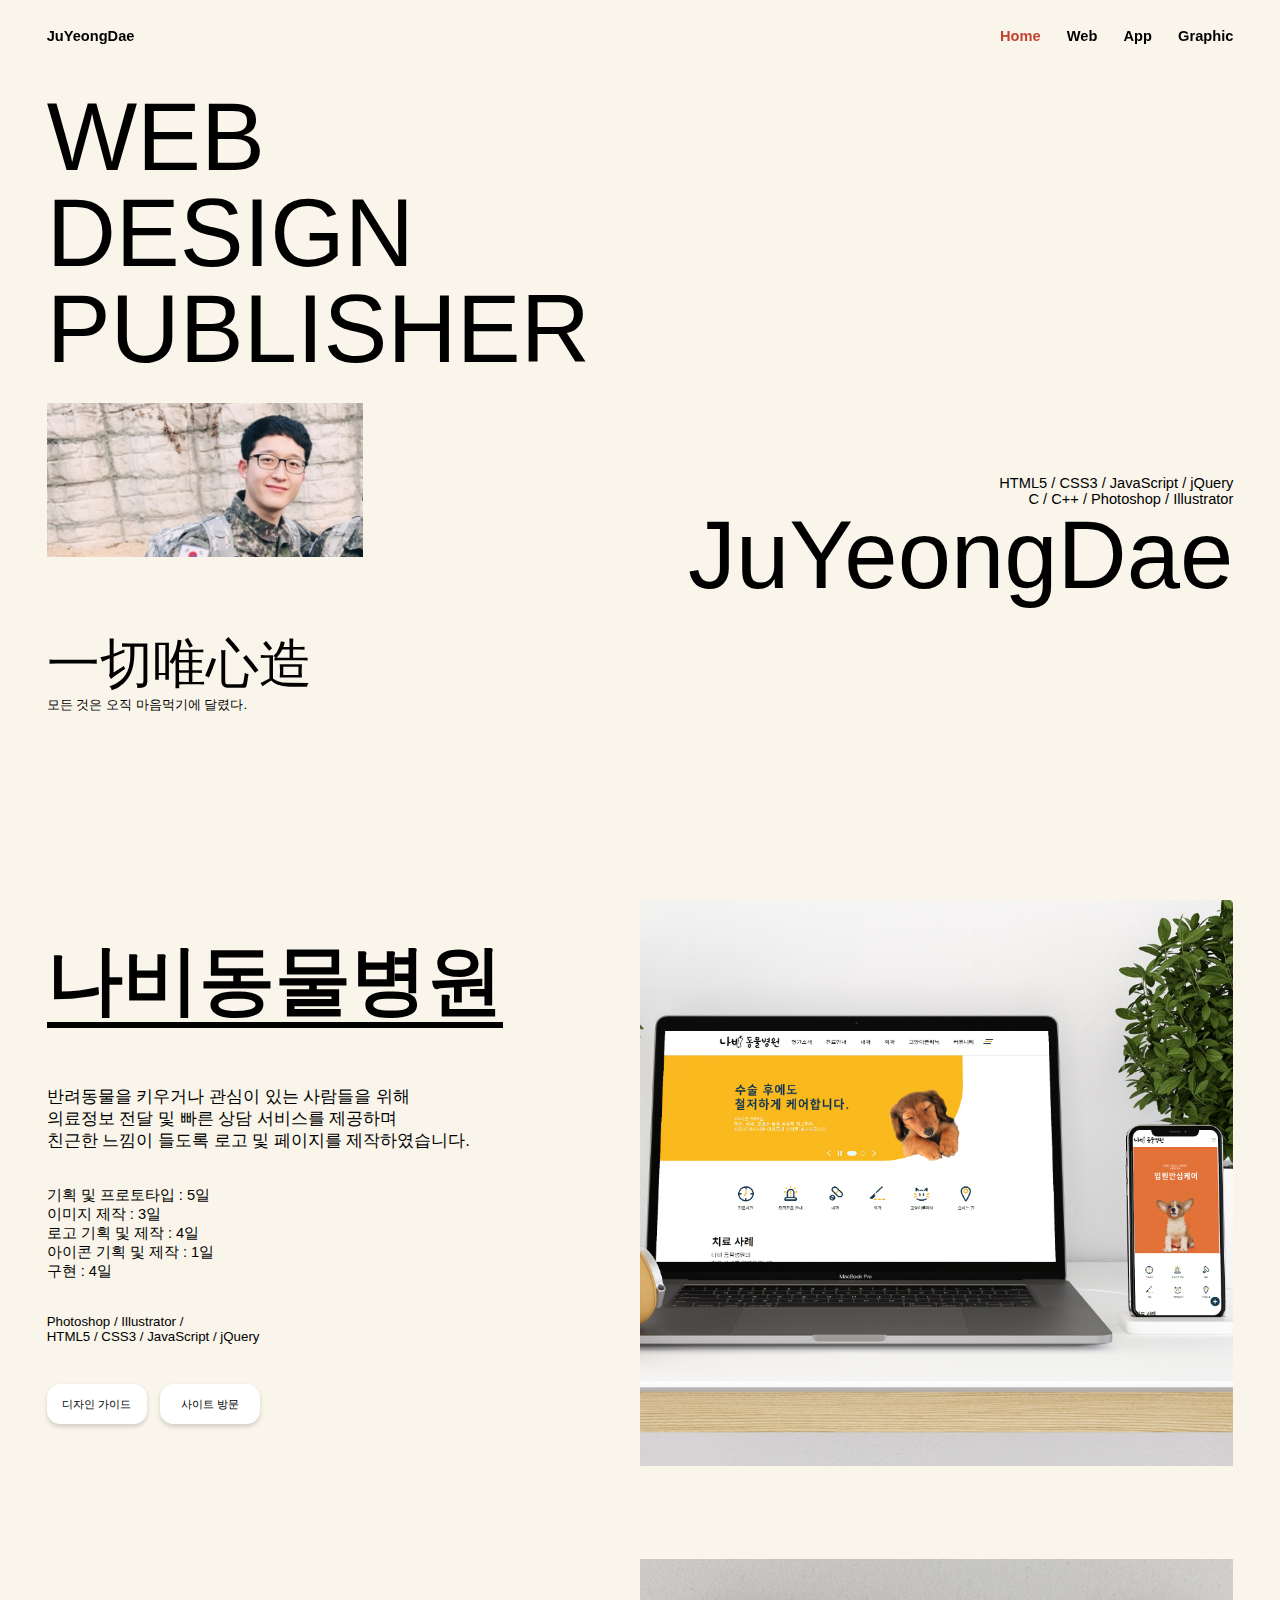
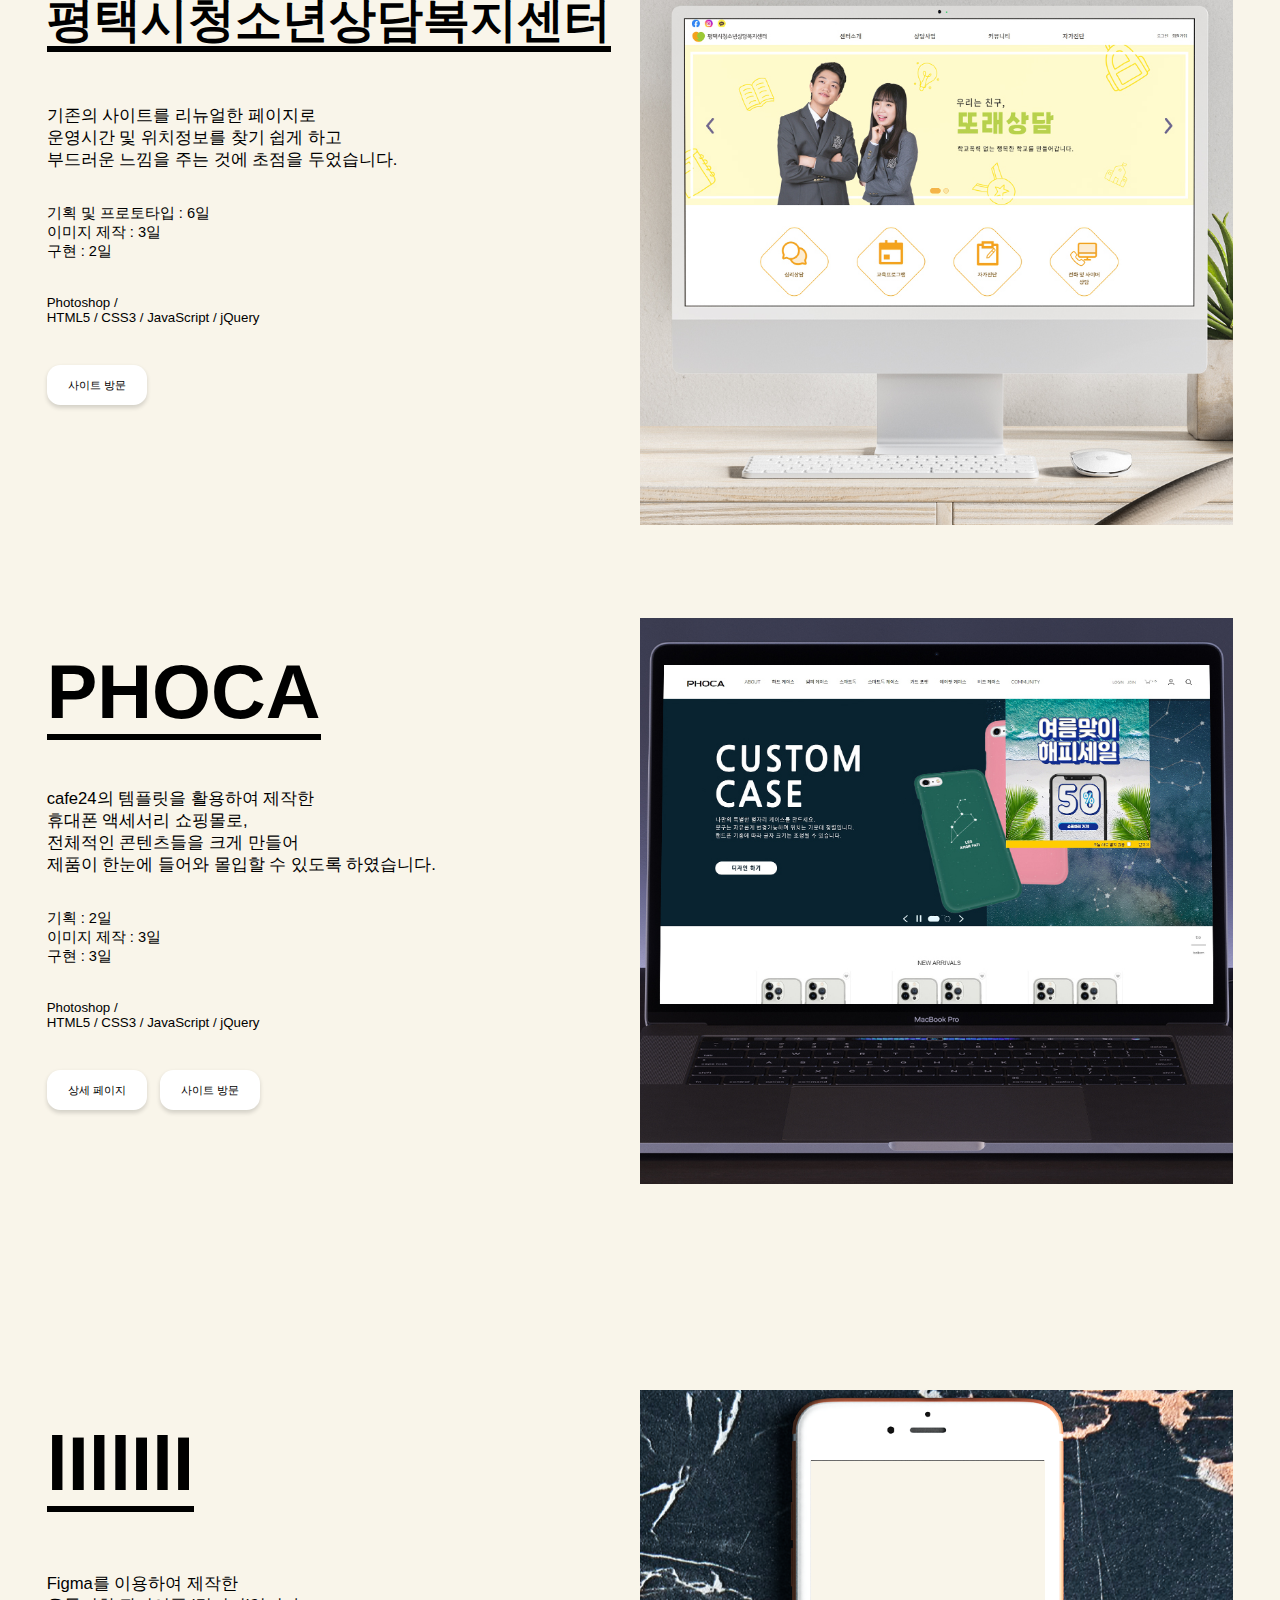
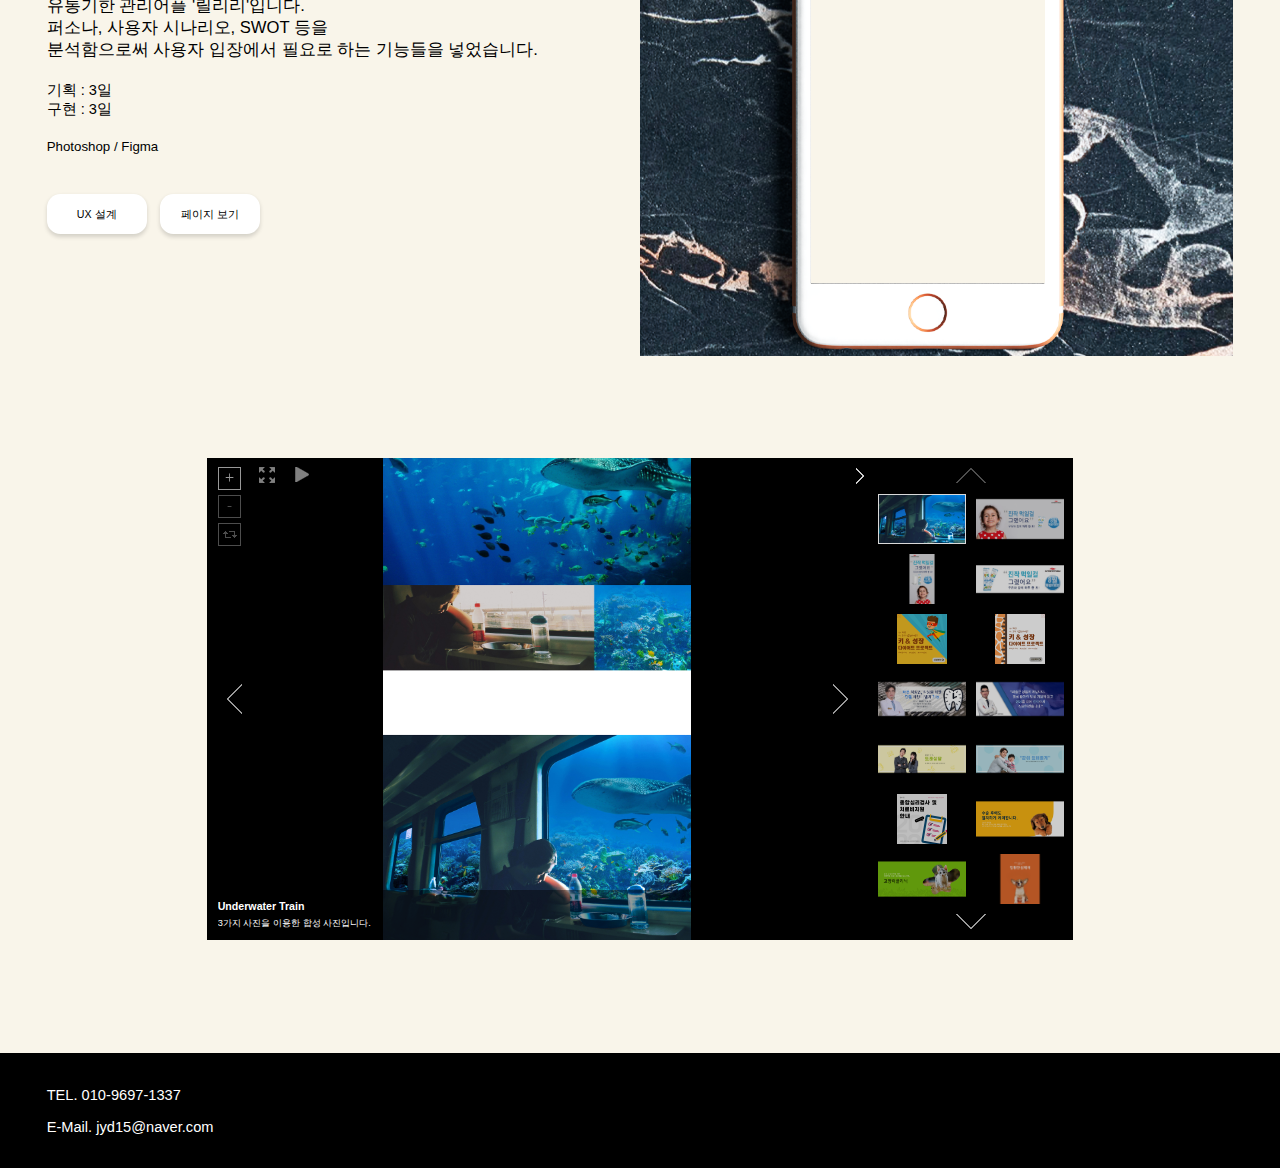
==== commit 114e4c53: "Update index.html" ====
--- a/index.html
+++ b/index.html
@@ -143,7 +143,7 @@
                                 </div> -->
                                 <div class="body">
                                     <div class="img">
-                                        <img src="test.jpg">
+                                        <img src="#">
                                         <p class="txt"></p>
                                     </div>
                                 </div>
@@ -204,7 +204,7 @@
                                 </div> -->
                                 <div class="body">
                                     <div class="img">
-                                        <img src="test.jpg">
+                                        <img src="#">
                                         <p class="txt"></p>
                                     </div>
                                 </div>
@@ -242,12 +242,13 @@
                                 </div> -->
                                 <div class="body">
                                     <div class="img">
-                                        <img src="test.jpg">
+                                        <img src="#">
                                         <p class="txt"></p>
                                     </div>
                                 </div>
                             </div>
                             <a href="01_graphic/UX.jpg" class="a_pop"><button>UX 설계<span class="bg"><span>UX 설계</span></span></button></a>
+                            <a href="01_graphic/pages.jpg" class="a_pop"><button>페이지 보기<span class="bg"><span>페이지 보기</span></span></button></a>
                         </div>
                     </div>
                     <div class="right">
--- a/css/style.css
+++ b/css/style.css
@@ -169,7 +169,7 @@
     height: 3.125vw;
     line-height: 3.125vw;
     color: #fff;
-    background: linear-gradient(to bottom, rgba(196,75,59,1) 0%,rgba(194,67,50,1) 100%);
+    background: linear-gradient(to right, rgba(214,86,69,1) 0%,rgba(194,67,50,1) 100%);
     border-radius: 1.04166vw;
 }
 
